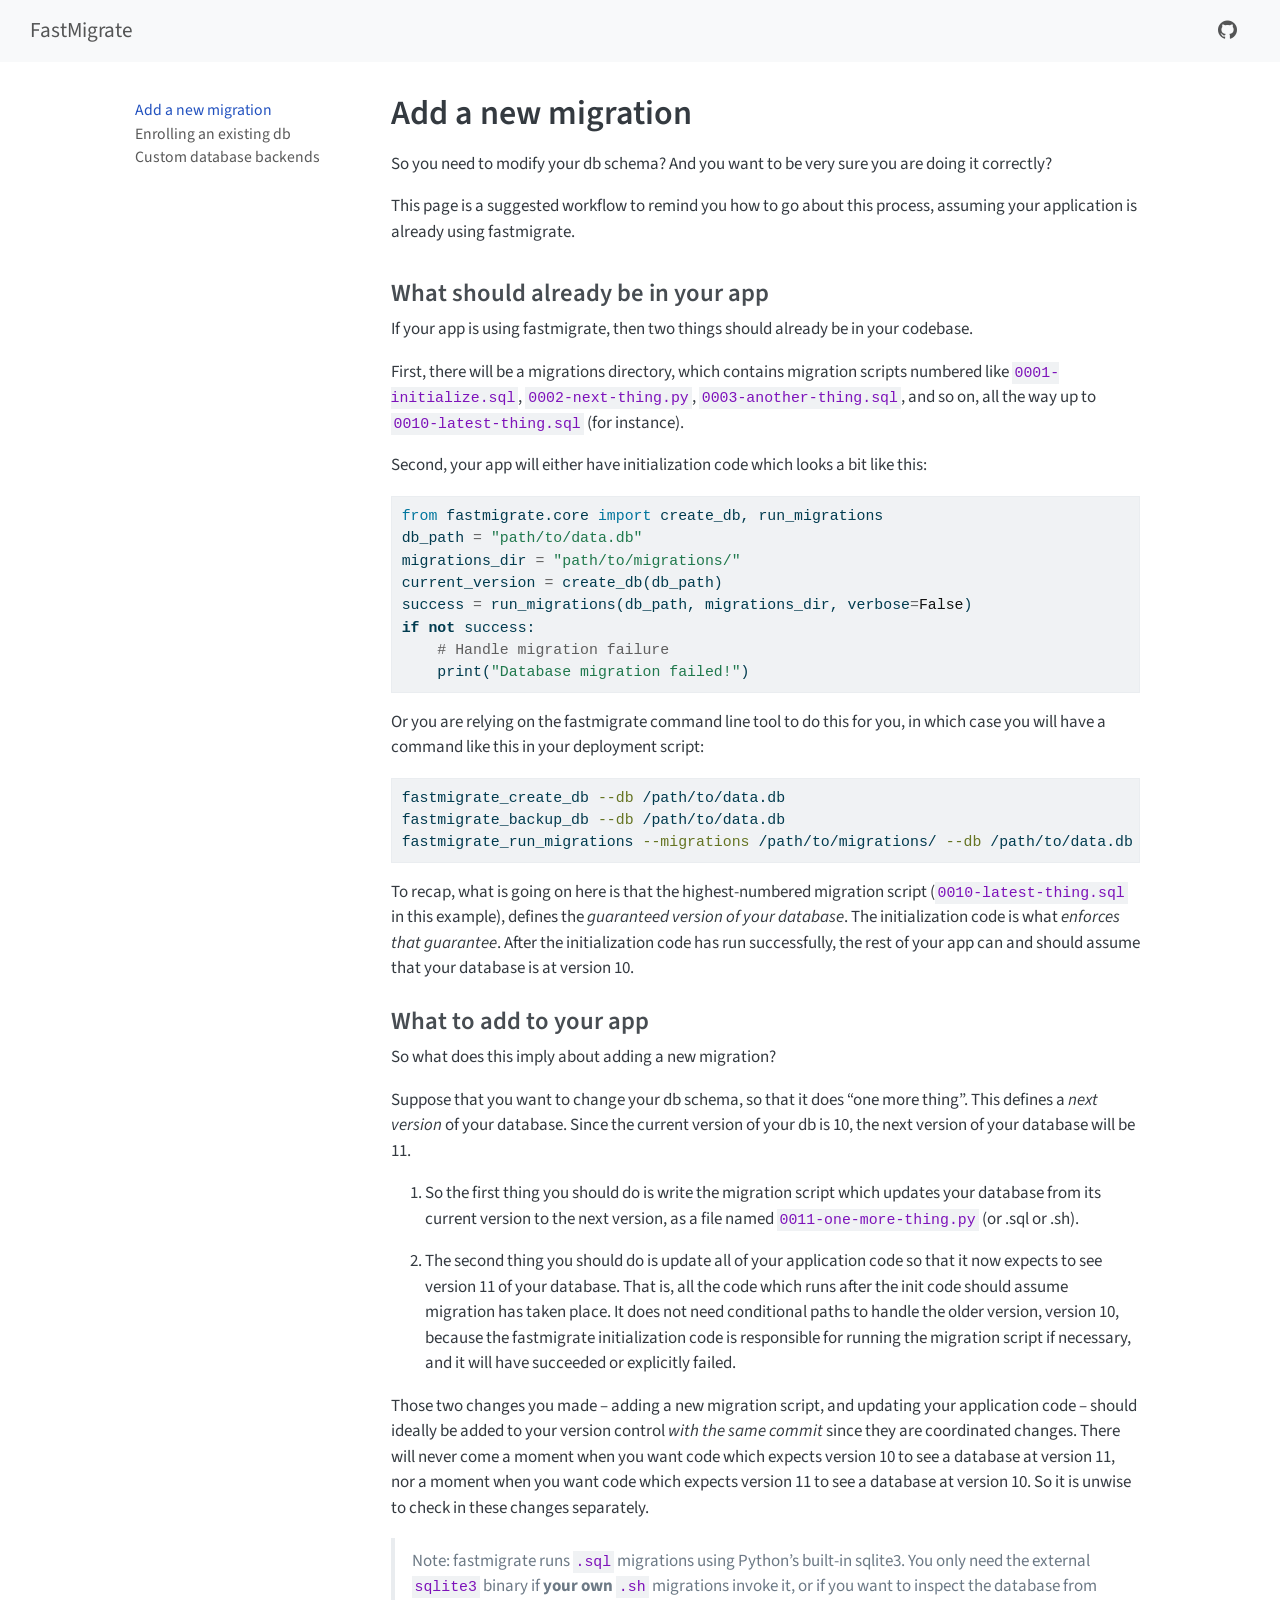
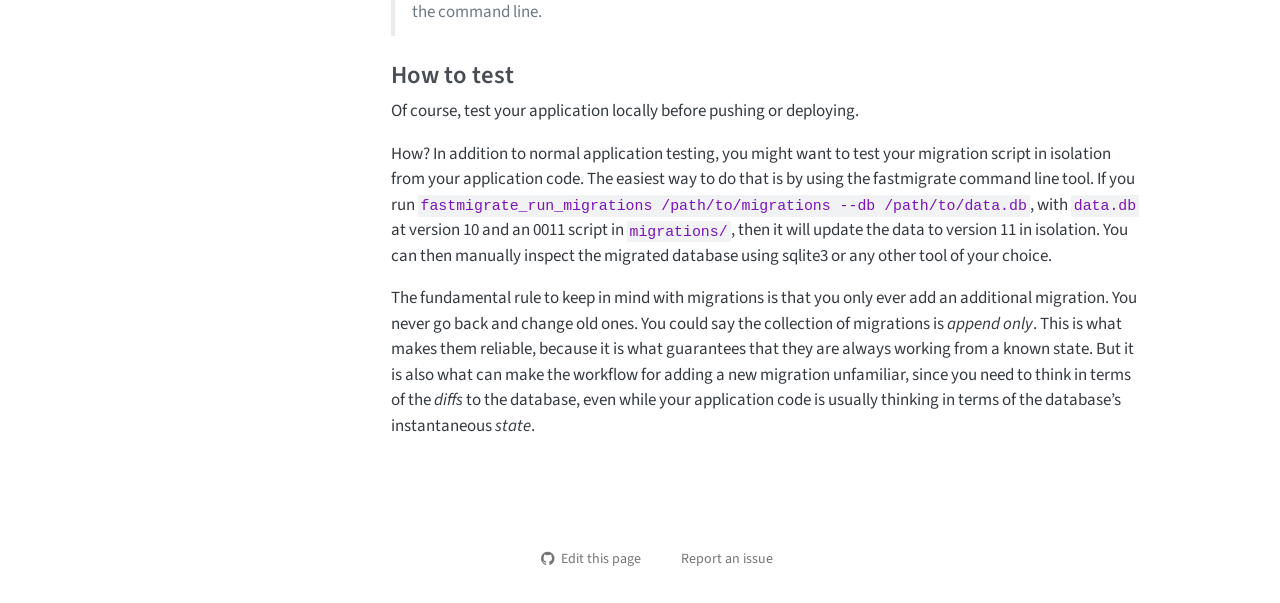
==== adding_migrations.html @ 20bd9269 "Built site for gh-pages" ====
<!DOCTYPE html>
<html xmlns="http://www.w3.org/1999/xhtml" lang="en" xml:lang="en"><head>

<meta charset="utf-8">
<meta name="generator" content="quarto-1.8.27">

<meta name="viewport" content="width=device-width, initial-scale=1.0, user-scalable=yes">


<title>Add a new migration – FastMigrate</title>
<style>
code{white-space: pre-wrap;}
span.smallcaps{font-variant: small-caps;}
div.columns{display: flex; gap: min(4vw, 1.5em);}
div.column{flex: auto; overflow-x: auto;}
div.hanging-indent{margin-left: 1.5em; text-indent: -1.5em;}
ul.task-list{list-style: none;}
ul.task-list li input[type="checkbox"] {
  width: 0.8em;
  margin: 0 0.8em 0.2em -1em; /* quarto-specific, see https://github.com/quarto-dev/quarto-cli/issues/4556 */ 
  vertical-align: middle;
}
/* CSS for syntax highlighting */
html { -webkit-text-size-adjust: 100%; }
pre > code.sourceCode { white-space: pre; position: relative; }
pre > code.sourceCode > span { display: inline-block; line-height: 1.25; }
pre > code.sourceCode > span:empty { height: 1.2em; }
.sourceCode { overflow: visible; }
code.sourceCode > span { color: inherit; text-decoration: inherit; }
div.sourceCode { margin: 1em 0; }
pre.sourceCode { margin: 0; }
@media screen {
div.sourceCode { overflow: auto; }
}
@media print {
pre > code.sourceCode { white-space: pre-wrap; }
pre > code.sourceCode > span { text-indent: -5em; padding-left: 5em; }
}
pre.numberSource code
  { counter-reset: source-line 0; }
pre.numberSource code > span
  { position: relative; left: -4em; counter-increment: source-line; }
pre.numberSource code > span > a:first-child::before
  { content: counter(source-line);
    position: relative; left: -1em; text-align: right; vertical-align: baseline;
    border: none; display: inline-block;
    -webkit-touch-callout: none; -webkit-user-select: none;
    -khtml-user-select: none; -moz-user-select: none;
    -ms-user-select: none; user-select: none;
    padding: 0 4px; width: 4em;
  }
pre.numberSource { margin-left: 3em;  padding-left: 4px; }
div.sourceCode
  {   }
@media screen {
pre > code.sourceCode > span > a:first-child::before { text-decoration: underline; }
}
</style>


<script src="site_libs/quarto-nav/quarto-nav.js"></script>
<script src="site_libs/quarto-nav/headroom.min.js"></script>
<script src="site_libs/clipboard/clipboard.min.js"></script>
<script src="site_libs/quarto-search/autocomplete.umd.js"></script>
<script src="site_libs/quarto-search/fuse.min.js"></script>
<script src="site_libs/quarto-search/quarto-search.js"></script>
<meta name="quarto:offset" content="./">
<script src="site_libs/quarto-html/quarto.js" type="module"></script>
<script src="site_libs/quarto-html/tabsets/tabsets.js" type="module"></script>
<script src="site_libs/quarto-html/axe/axe-check.js" type="module"></script>
<script src="site_libs/quarto-html/popper.min.js"></script>
<script src="site_libs/quarto-html/tippy.umd.min.js"></script>
<script src="site_libs/quarto-html/anchor.min.js"></script>
<link href="site_libs/quarto-html/tippy.css" rel="stylesheet">
<link href="site_libs/quarto-html/quarto-syntax-highlighting-ed96de9b727972fe78a7b5d16c58bf87.css" rel="stylesheet" id="quarto-text-highlighting-styles">
<script src="site_libs/bootstrap/bootstrap.min.js"></script>
<link href="site_libs/bootstrap/bootstrap-icons.css" rel="stylesheet">
<link href="site_libs/bootstrap/bootstrap-0b37c64f34216b628666a8dac638b53b.min.css" rel="stylesheet" append-hash="true" id="quarto-bootstrap" data-mode="light">
<script id="quarto-search-options" type="application/json">{
  "location": "navbar",
  "copy-button": false,
  "collapse-after": 3,
  "panel-placement": "end",
  "type": "overlay",
  "limit": 50,
  "keyboard-shortcut": [
    "f",
    "/",
    "s"
  ],
  "show-item-context": false,
  "language": {
    "search-no-results-text": "No results",
    "search-matching-documents-text": "matching documents",
    "search-copy-link-title": "Copy link to search",
    "search-hide-matches-text": "Hide additional matches",
    "search-more-match-text": "more match in this document",
    "search-more-matches-text": "more matches in this document",
    "search-clear-button-title": "Clear",
    "search-text-placeholder": "",
    "search-detached-cancel-button-title": "Cancel",
    "search-submit-button-title": "Submit",
    "search-label": "Search"
  }
}</script>


</head>

<body class="nav-sidebar floating nav-fixed fullcontent quarto-light">

<div id="quarto-search-results"></div>
  <header id="quarto-header" class="headroom fixed-top">
    <nav class="navbar navbar-expand-lg " data-bs-theme="dark">
      <div class="navbar-container container-fluid">
      <div class="navbar-brand-container mx-auto">
    <a class="navbar-brand" href="./index.html">
    <span class="navbar-title">FastMigrate</span>
    </a>
  </div>
            <div id="quarto-search" class="" title="Search"></div>
          <button class="navbar-toggler" type="button" data-bs-toggle="collapse" data-bs-target="#navbarCollapse" aria-controls="navbarCollapse" role="menu" aria-expanded="false" aria-label="Toggle navigation" onclick="if (window.quartoToggleHeadroom) { window.quartoToggleHeadroom(); }">
  <span class="navbar-toggler-icon"></span>
</button>
          <div class="collapse navbar-collapse" id="navbarCollapse">
            <ul class="navbar-nav navbar-nav-scroll ms-auto">
  <li class="nav-item compact">
    <a class="nav-link" href="https://github.com/AnswerDotAI/fastmigrate"> <i class="bi bi-github" role="img">
</i> 
<span class="menu-text"></span></a>
  </li>  
</ul>
          </div> <!-- /navcollapse -->
            <div class="quarto-navbar-tools">
</div>
      </div> <!-- /container-fluid -->
    </nav>
  <nav class="quarto-secondary-nav">
    <div class="container-fluid d-flex">
      <button type="button" class="quarto-btn-toggle btn" data-bs-toggle="collapse" role="button" data-bs-target=".quarto-sidebar-collapse-item" aria-controls="quarto-sidebar" aria-expanded="false" aria-label="Toggle sidebar navigation" onclick="if (window.quartoToggleHeadroom) { window.quartoToggleHeadroom(); }">
        <i class="bi bi-layout-text-sidebar-reverse"></i>
      </button>
        <nav class="quarto-page-breadcrumbs" aria-label="breadcrumb"><ol class="breadcrumb"><li class="breadcrumb-item"><a href="./adding_migrations.html">Add a new migration</a></li></ol></nav>
        <a class="flex-grow-1" role="navigation" data-bs-toggle="collapse" data-bs-target=".quarto-sidebar-collapse-item" aria-controls="quarto-sidebar" aria-expanded="false" aria-label="Toggle sidebar navigation" onclick="if (window.quartoToggleHeadroom) { window.quartoToggleHeadroom(); }">      
        </a>
    </div>
  </nav>
</header>
<!-- content -->
<div id="quarto-content" class="quarto-container page-columns page-rows-contents page-layout-article page-navbar">
<!-- sidebar -->
  <nav id="quarto-sidebar" class="sidebar collapse collapse-horizontal quarto-sidebar-collapse-item sidebar-navigation floating overflow-auto">
    <div class="sidebar-menu-container"> 
    <ul class="list-unstyled mt-1">
        <li class="sidebar-item">
  <div class="sidebar-item-container"> 
  <a href="./adding_migrations.html" class="sidebar-item-text sidebar-link active">
 <span class="menu-text">Add a new migration</span></a>
  </div>
</li>
        <li class="sidebar-item">
  <div class="sidebar-item-container"> 
  <a href="./enrolling.html" class="sidebar-item-text sidebar-link">
 <span class="menu-text">Enrolling an existing db</span></a>
  </div>
</li>
        <li class="sidebar-item">
  <div class="sidebar-item-container"> 
  <a href="./custom_backends.html" class="sidebar-item-text sidebar-link">
 <span class="menu-text">Custom database backends</span></a>
  </div>
</li>
    </ul>
    </div>
</nav>
<div id="quarto-sidebar-glass" class="quarto-sidebar-collapse-item" data-bs-toggle="collapse" data-bs-target=".quarto-sidebar-collapse-item"></div>
<!-- margin-sidebar -->
    
<!-- main -->
<main class="content" id="quarto-document-content">

<header id="title-block-header" class="quarto-title-block default">
<div class="quarto-title">
<h1 class="title">Add a new migration</h1>
</div>



<div class="quarto-title-meta">

    
  
    
  </div>
  


</header>


<p>So you need to modify your db schema? And you want to be very sure you are doing it correctly?</p>
<p>This page is a suggested workflow to remind you how to go about this process, assuming your application is already using fastmigrate.</p>
<section id="what-should-already-be-in-your-app" class="level3">
<h3 class="anchored" data-anchor-id="what-should-already-be-in-your-app">What should already be in your app</h3>
<p>If your app is using fastmigrate, then two things should already be in your codebase.</p>
<p>First, there will be a migrations directory, which contains migration scripts numbered like <code>0001-initialize.sql</code>, <code>0002-next-thing.py</code>, <code>0003-another-thing.sql</code>, and so on, all the way up to <code>0010-latest-thing.sql</code> (for instance).</p>
<p>Second, your app will either have initialization code which looks a bit like this:</p>
<div class="code-copy-outer-scaffold"><div class="sourceCode" id="cb1"><pre class="sourceCode python code-with-copy"><code class="sourceCode python"><span id="cb1-1"><a href="#cb1-1" aria-hidden="true" tabindex="-1"></a><span class="im">from</span> fastmigrate.core <span class="im">import</span> create_db, run_migrations</span>
<span id="cb1-2"><a href="#cb1-2" aria-hidden="true" tabindex="-1"></a>db_path <span class="op">=</span> <span class="st">"path/to/data.db"</span></span>
<span id="cb1-3"><a href="#cb1-3" aria-hidden="true" tabindex="-1"></a>migrations_dir <span class="op">=</span> <span class="st">"path/to/migrations/"</span></span>
<span id="cb1-4"><a href="#cb1-4" aria-hidden="true" tabindex="-1"></a>current_version <span class="op">=</span> create_db(db_path)</span>
<span id="cb1-5"><a href="#cb1-5" aria-hidden="true" tabindex="-1"></a>success <span class="op">=</span> run_migrations(db_path, migrations_dir, verbose<span class="op">=</span><span class="va">False</span>)</span>
<span id="cb1-6"><a href="#cb1-6" aria-hidden="true" tabindex="-1"></a><span class="cf">if</span> <span class="kw">not</span> success:</span>
<span id="cb1-7"><a href="#cb1-7" aria-hidden="true" tabindex="-1"></a>    <span class="co"># Handle migration failure</span></span>
<span id="cb1-8"><a href="#cb1-8" aria-hidden="true" tabindex="-1"></a>    <span class="bu">print</span>(<span class="st">"Database migration failed!"</span>)</span></code></pre></div><button title="Copy to Clipboard" class="code-copy-button"><i class="bi"></i></button></div>
<p>Or you are relying on the fastmigrate command line tool to do this for you, in which case you will have a command like this in your deployment script:</p>
<div class="code-copy-outer-scaffold"><div class="sourceCode" id="cb2"><pre class="sourceCode bash code-with-copy"><code class="sourceCode bash"><span id="cb2-1"><a href="#cb2-1" aria-hidden="true" tabindex="-1"></a><span class="ex">fastmigrate_create_db</span> <span class="at">--db</span> /path/to/data.db</span>
<span id="cb2-2"><a href="#cb2-2" aria-hidden="true" tabindex="-1"></a><span class="ex">fastmigrate_backup_db</span> <span class="at">--db</span> /path/to/data.db</span>
<span id="cb2-3"><a href="#cb2-3" aria-hidden="true" tabindex="-1"></a><span class="ex">fastmigrate_run_migrations</span> <span class="at">--migrations</span> /path/to/migrations/ <span class="at">--db</span> /path/to/data.db</span></code></pre></div><button title="Copy to Clipboard" class="code-copy-button"><i class="bi"></i></button></div>
<p>To recap, what is going on here is that the highest-numbered migration script (<code>0010-latest-thing.sql</code> in this example), defines the <em>guaranteed version of your database</em>. The initialization code is what <em>enforces that guarantee</em>. After the initialization code has run successfully, the rest of your app can and should assume that your database is at version 10.</p>
</section>
<section id="what-to-add-to-your-app" class="level3">
<h3 class="anchored" data-anchor-id="what-to-add-to-your-app">What to add to your app</h3>
<p>So what does this imply about adding a new migration?</p>
<p>Suppose that you want to change your db schema, so that it does “one more thing”. This defines a <em>next version</em> of your database. Since the current version of your db is 10, the next version of your database will be 11.</p>
<ol type="1">
<li><p>So the first thing you should do is write the migration script which updates your database from its current version to the next version, as a file named <code>0011-one-more-thing.py</code> (or .sql or .sh).</p></li>
<li><p>The second thing you should do is update all of your application code so that it now expects to see version 11 of your database. That is, all the code which runs after the init code should assume migration has taken place. It does not need conditional paths to handle the older version, version 10, because the fastmigrate initialization code is responsible for running the migration script if necessary, and it will have succeeded or explicitly failed.</p></li>
</ol>
<p>Those two changes you made – adding a new migration script, and updating your application code – should ideally be added to your version control <em>with the same commit</em> since they are coordinated changes. There will never come a moment when you want code which expects version 10 to see a database at version 11, nor a moment when you want code which expects version 11 to see a database at version 10. So it is unwise to check in these changes separately.</p>
<blockquote class="blockquote">
<p>Note: fastmigrate runs <code>.sql</code> migrations using Python’s built-in sqlite3. You only need the external <code>sqlite3</code> binary if <strong>your own</strong> <code>.sh</code> migrations invoke it, or if you want to inspect the database from the command line.</p>
</blockquote>
</section>
<section id="how-to-test" class="level3">
<h3 class="anchored" data-anchor-id="how-to-test">How to test</h3>
<p>Of course, test your application locally before pushing or deploying.</p>
<p>How? In addition to normal application testing, you might want to test your migration script in isolation from your application code. The easiest way to do that is by using the fastmigrate command line tool. If you run <code>fastmigrate_run_migrations /path/to/migrations --db /path/to/data.db</code>, with <code>data.db</code> at version 10 and an 0011 script in <code>migrations/</code>, then it will update the data to version 11 in isolation. You can then manually inspect the migrated database using sqlite3 or any other tool of your choice.</p>
<p>The fundamental rule to keep in mind with migrations is that you only ever add an additional migration. You never go back and change old ones. You could say the collection of migrations is <em>append only</em>. This is what makes them reliable, because it is what guarantees that they are always working from a known state. But it is also what can make the workflow for adding a new migration unfamiliar, since you need to think in terms of the <em>diffs</em> to the database, even while your application code is usually thinking in terms of the database’s instantaneous <em>state</em>.</p>


</section>

</main> <!-- /main -->
<script id="quarto-html-after-body" type="application/javascript">
  window.document.addEventListener("DOMContentLoaded", function (event) {
    const icon = "";
    const anchorJS = new window.AnchorJS();
    anchorJS.options = {
      placement: 'right',
      icon: icon
    };
    anchorJS.add('.anchored');
    const isCodeAnnotation = (el) => {
      for (const clz of el.classList) {
        if (clz.startsWith('code-annotation-')) {                     
          return true;
        }
      }
      return false;
    }
    const onCopySuccess = function(e) {
      // button target
      const button = e.trigger;
      // don't keep focus
      button.blur();
      // flash "checked"
      button.classList.add('code-copy-button-checked');
      var currentTitle = button.getAttribute("title");
      button.setAttribute("title", "Copied!");
      let tooltip;
      if (window.bootstrap) {
        button.setAttribute("data-bs-toggle", "tooltip");
        button.setAttribute("data-bs-placement", "left");
        button.setAttribute("data-bs-title", "Copied!");
        tooltip = new bootstrap.Tooltip(button, 
          { trigger: "manual", 
            customClass: "code-copy-button-tooltip",
            offset: [0, -8]});
        tooltip.show();    
      }
      setTimeout(function() {
        if (tooltip) {
          tooltip.hide();
          button.removeAttribute("data-bs-title");
          button.removeAttribute("data-bs-toggle");
          button.removeAttribute("data-bs-placement");
        }
        button.setAttribute("title", currentTitle);
        button.classList.remove('code-copy-button-checked');
      }, 1000);
      // clear code selection
      e.clearSelection();
    }
    const getTextToCopy = function(trigger) {
      const outerScaffold = trigger.parentElement.cloneNode(true);
      const codeEl = outerScaffold.querySelector('code');
      for (const childEl of codeEl.children) {
        if (isCodeAnnotation(childEl)) {
          childEl.remove();
        }
      }
      return codeEl.innerText;
    }
    const clipboard = new window.ClipboardJS('.code-copy-button:not([data-in-quarto-modal])', {
      text: getTextToCopy
    });
    clipboard.on('success', onCopySuccess);
    if (window.document.getElementById('quarto-embedded-source-code-modal')) {
      const clipboardModal = new window.ClipboardJS('.code-copy-button[data-in-quarto-modal]', {
        text: getTextToCopy,
        container: window.document.getElementById('quarto-embedded-source-code-modal')
      });
      clipboardModal.on('success', onCopySuccess);
    }
      var localhostRegex = new RegExp(/^(?:http|https):\/\/localhost\:?[0-9]*\//);
      var mailtoRegex = new RegExp(/^mailto:/);
        var filterRegex = new RegExp("https:\/\/AnswerDotAI\.github\.io\/fastmigrate");
      var isInternal = (href) => {
          return filterRegex.test(href) || localhostRegex.test(href) || mailtoRegex.test(href);
      }
      // Inspect non-navigation links and adorn them if external
     var links = window.document.querySelectorAll('a[href]:not(.nav-link):not(.navbar-brand):not(.toc-action):not(.sidebar-link):not(.sidebar-item-toggle):not(.pagination-link):not(.no-external):not([aria-hidden]):not(.dropdown-item):not(.quarto-navigation-tool):not(.about-link)');
      for (var i=0; i<links.length; i++) {
        const link = links[i];
        if (!isInternal(link.href)) {
          // undo the damage that might have been done by quarto-nav.js in the case of
          // links that we want to consider external
          if (link.dataset.originalHref !== undefined) {
            link.href = link.dataset.originalHref;
          }
        }
      }
    function tippyHover(el, contentFn, onTriggerFn, onUntriggerFn) {
      const config = {
        allowHTML: true,
        maxWidth: 500,
        delay: 100,
        arrow: false,
        appendTo: function(el) {
            return el.parentElement;
        },
        interactive: true,
        interactiveBorder: 10,
        theme: 'quarto',
        placement: 'bottom-start',
      };
      if (contentFn) {
        config.content = contentFn;
      }
      if (onTriggerFn) {
        config.onTrigger = onTriggerFn;
      }
      if (onUntriggerFn) {
        config.onUntrigger = onUntriggerFn;
      }
      window.tippy(el, config); 
    }
    const noterefs = window.document.querySelectorAll('a[role="doc-noteref"]');
    for (var i=0; i<noterefs.length; i++) {
      const ref = noterefs[i];
      tippyHover(ref, function() {
        // use id or data attribute instead here
        let href = ref.getAttribute('data-footnote-href') || ref.getAttribute('href');
        try { href = new URL(href).hash; } catch {}
        const id = href.replace(/^#\/?/, "");
        const note = window.document.getElementById(id);
        if (note) {
          return note.innerHTML;
        } else {
          return "";
        }
      });
    }
    const xrefs = window.document.querySelectorAll('a.quarto-xref');
    const processXRef = (id, note) => {
      // Strip column container classes
      const stripColumnClz = (el) => {
        el.classList.remove("page-full", "page-columns");
        if (el.children) {
          for (const child of el.children) {
            stripColumnClz(child);
          }
        }
      }
      stripColumnClz(note)
      if (id === null || id.startsWith('sec-')) {
        // Special case sections, only their first couple elements
        const container = document.createElement("div");
        if (note.children && note.children.length > 2) {
          container.appendChild(note.children[0].cloneNode(true));
          for (let i = 1; i < note.children.length; i++) {
            const child = note.children[i];
            if (child.tagName === "P" && child.innerText === "") {
              continue;
            } else {
              container.appendChild(child.cloneNode(true));
              break;
            }
          }
          if (window.Quarto?.typesetMath) {
            window.Quarto.typesetMath(container);
          }
          return container.innerHTML
        } else {
          if (window.Quarto?.typesetMath) {
            window.Quarto.typesetMath(note);
          }
          return note.innerHTML;
        }
      } else {
        // Remove any anchor links if they are present
        const anchorLink = note.querySelector('a.anchorjs-link');
        if (anchorLink) {
          anchorLink.remove();
        }
        if (window.Quarto?.typesetMath) {
          window.Quarto.typesetMath(note);
        }
        if (note.classList.contains("callout")) {
          return note.outerHTML;
        } else {
          return note.innerHTML;
        }
      }
    }
    for (var i=0; i<xrefs.length; i++) {
      const xref = xrefs[i];
      tippyHover(xref, undefined, function(instance) {
        instance.disable();
        let url = xref.getAttribute('href');
        let hash = undefined; 
        if (url.startsWith('#')) {
          hash = url;
        } else {
          try { hash = new URL(url).hash; } catch {}
        }
        if (hash) {
          const id = hash.replace(/^#\/?/, "");
          const note = window.document.getElementById(id);
          if (note !== null) {
            try {
              const html = processXRef(id, note.cloneNode(true));
              instance.setContent(html);
            } finally {
              instance.enable();
              instance.show();
            }
          } else {
            // See if we can fetch this
            fetch(url.split('#')[0])
            .then(res => res.text())
            .then(html => {
              const parser = new DOMParser();
              const htmlDoc = parser.parseFromString(html, "text/html");
              const note = htmlDoc.getElementById(id);
              if (note !== null) {
                const html = processXRef(id, note);
                instance.setContent(html);
              } 
            }).finally(() => {
              instance.enable();
              instance.show();
            });
          }
        } else {
          // See if we can fetch a full url (with no hash to target)
          // This is a special case and we should probably do some content thinning / targeting
          fetch(url)
          .then(res => res.text())
          .then(html => {
            const parser = new DOMParser();
            const htmlDoc = parser.parseFromString(html, "text/html");
            const note = htmlDoc.querySelector('main.content');
            if (note !== null) {
              // This should only happen for chapter cross references
              // (since there is no id in the URL)
              // remove the first header
              if (note.children.length > 0 && note.children[0].tagName === "HEADER") {
                note.children[0].remove();
              }
              const html = processXRef(null, note);
              instance.setContent(html);
            } 
          }).finally(() => {
            instance.enable();
            instance.show();
          });
        }
      }, function(instance) {
      });
    }
        let selectedAnnoteEl;
        const selectorForAnnotation = ( cell, annotation) => {
          let cellAttr = 'data-code-cell="' + cell + '"';
          let lineAttr = 'data-code-annotation="' +  annotation + '"';
          const selector = 'span[' + cellAttr + '][' + lineAttr + ']';
          return selector;
        }
        const selectCodeLines = (annoteEl) => {
          const doc = window.document;
          const targetCell = annoteEl.getAttribute("data-target-cell");
          const targetAnnotation = annoteEl.getAttribute("data-target-annotation");
          const annoteSpan = window.document.querySelector(selectorForAnnotation(targetCell, targetAnnotation));
          const lines = annoteSpan.getAttribute("data-code-lines").split(",");
          const lineIds = lines.map((line) => {
            return targetCell + "-" + line;
          })
          let top = null;
          let height = null;
          let parent = null;
          if (lineIds.length > 0) {
              //compute the position of the single el (top and bottom and make a div)
              const el = window.document.getElementById(lineIds[0]);
              top = el.offsetTop;
              height = el.offsetHeight;
              parent = el.parentElement.parentElement;
            if (lineIds.length > 1) {
              const lastEl = window.document.getElementById(lineIds[lineIds.length - 1]);
              const bottom = lastEl.offsetTop + lastEl.offsetHeight;
              height = bottom - top;
            }
            if (top !== null && height !== null && parent !== null) {
              // cook up a div (if necessary) and position it 
              let div = window.document.getElementById("code-annotation-line-highlight");
              if (div === null) {
                div = window.document.createElement("div");
                div.setAttribute("id", "code-annotation-line-highlight");
                div.style.position = 'absolute';
                parent.appendChild(div);
              }
              div.style.top = top - 2 + "px";
              div.style.height = height + 4 + "px";
              div.style.left = 0;
              let gutterDiv = window.document.getElementById("code-annotation-line-highlight-gutter");
              if (gutterDiv === null) {
                gutterDiv = window.document.createElement("div");
                gutterDiv.setAttribute("id", "code-annotation-line-highlight-gutter");
                gutterDiv.style.position = 'absolute';
                const codeCell = window.document.getElementById(targetCell);
                const gutter = codeCell.querySelector('.code-annotation-gutter');
                gutter.appendChild(gutterDiv);
              }
              gutterDiv.style.top = top - 2 + "px";
              gutterDiv.style.height = height + 4 + "px";
            }
            selectedAnnoteEl = annoteEl;
          }
        };
        const unselectCodeLines = () => {
          const elementsIds = ["code-annotation-line-highlight", "code-annotation-line-highlight-gutter"];
          elementsIds.forEach((elId) => {
            const div = window.document.getElementById(elId);
            if (div) {
              div.remove();
            }
          });
          selectedAnnoteEl = undefined;
        };
          // Handle positioning of the toggle
      window.addEventListener(
        "resize",
        throttle(() => {
          elRect = undefined;
          if (selectedAnnoteEl) {
            selectCodeLines(selectedAnnoteEl);
          }
        }, 10)
      );
      function throttle(fn, ms) {
      let throttle = false;
      let timer;
        return (...args) => {
          if(!throttle) { // first call gets through
              fn.apply(this, args);
              throttle = true;
          } else { // all the others get throttled
              if(timer) clearTimeout(timer); // cancel #2
              timer = setTimeout(() => {
                fn.apply(this, args);
                timer = throttle = false;
              }, ms);
          }
        };
      }
        // Attach click handler to the DT
        const annoteDls = window.document.querySelectorAll('dt[data-target-cell]');
        for (const annoteDlNode of annoteDls) {
          annoteDlNode.addEventListener('click', (event) => {
            const clickedEl = event.target;
            if (clickedEl !== selectedAnnoteEl) {
              unselectCodeLines();
              const activeEl = window.document.querySelector('dt[data-target-cell].code-annotation-active');
              if (activeEl) {
                activeEl.classList.remove('code-annotation-active');
              }
              selectCodeLines(clickedEl);
              clickedEl.classList.add('code-annotation-active');
            } else {
              // Unselect the line
              unselectCodeLines();
              clickedEl.classList.remove('code-annotation-active');
            }
          });
        }
    const findCites = (el) => {
      const parentEl = el.parentElement;
      if (parentEl) {
        const cites = parentEl.dataset.cites;
        if (cites) {
          return {
            el,
            cites: cites.split(' ')
          };
        } else {
          return findCites(el.parentElement)
        }
      } else {
        return undefined;
      }
    };
    var bibliorefs = window.document.querySelectorAll('a[role="doc-biblioref"]');
    for (var i=0; i<bibliorefs.length; i++) {
      const ref = bibliorefs[i];
      const citeInfo = findCites(ref);
      if (citeInfo) {
        tippyHover(citeInfo.el, function() {
          var popup = window.document.createElement('div');
          citeInfo.cites.forEach(function(cite) {
            var citeDiv = window.document.createElement('div');
            citeDiv.classList.add('hanging-indent');
            citeDiv.classList.add('csl-entry');
            var biblioDiv = window.document.getElementById('ref-' + cite);
            if (biblioDiv) {
              citeDiv.innerHTML = biblioDiv.innerHTML;
            }
            popup.appendChild(citeDiv);
          });
          return popup.innerHTML;
        });
      }
    }
  });
  </script>
</div> <!-- /content -->




<footer class="footer"><div class="nav-footer"><div class="nav-footer-center"><div class="toc-actions"><ul><li><a href="https://github.com/AnswerDotAI/fastmigrate/edit/main/adding_migrations.qmd" class="toc-action"><i class="bi bi-github"></i>Edit this page</a></li><li><a href="https://github.com/AnswerDotAI/fastmigrate/issues/new" class="toc-action"><i class="bi empty"></i>Report an issue</a></li></ul></div></div></div></footer></body></html>
---- site_libs/quarto-html/tippy.css ----
.tippy-box[data-animation=fade][data-state=hidden]{opacity:0}[data-tippy-root]{max-width:calc(100vw - 10px)}.tippy-box{position:relative;background-color:#333;color:#fff;border-radius:4px;font-size:14px;line-height:1.4;white-space:normal;outline:0;transition-property:transform,visibility,opacity}.tippy-box[data-placement^=top]>.tippy-arrow{bottom:0}.tippy-box[data-placement^=top]>.tippy-arrow:before{bottom:-7px;left:0;border-width:8px 8px 0;border-top-color:initial;transform-origin:center top}.tippy-box[data-placement^=bottom]>.tippy-arrow{top:0}.tippy-box[data-placement^=bottom]>.tippy-arrow:before{top:-7px;left:0;border-width:0 8px 8px;border-bottom-color:initial;transform-origin:center bottom}.tippy-box[data-placement^=left]>.tippy-arrow{right:0}.tippy-box[data-placement^=left]>.tippy-arrow:before{border-width:8px 0 8px 8px;border-left-color:initial;right:-7px;transform-origin:center left}.tippy-box[data-placement^=right]>.tippy-arrow{left:0}.tippy-box[data-placement^=right]>.tippy-arrow:before{left:-7px;border-width:8px 8px 8px 0;border-right-color:initial;transform-origin:center right}.tippy-box[data-inertia][data-state=visible]{transition-timing-function:cubic-bezier(.54,1.5,.38,1.11)}.tippy-arrow{width:16px;height:16px;color:#333}.tippy-arrow:before{content:"";position:absolute;border-color:transparent;border-style:solid}.tippy-content{position:relative;padding:5px 9px;z-index:1}
---- site_libs/quarto-html/quarto-syntax-highlighting-ed96de9b727972fe78a7b5d16c58bf87.css ----
/* quarto syntax highlight colors */
:root {
  --quarto-hl-ot-color: #003B4F;
  --quarto-hl-at-color: #657422;
  --quarto-hl-ss-color: #20794D;
  --quarto-hl-an-color: #5E5E5E;
  --quarto-hl-fu-color: #4758AB;
  --quarto-hl-st-color: #20794D;
  --quarto-hl-cf-color: #003B4F;
  --quarto-hl-op-color: #5E5E5E;
  --quarto-hl-er-color: #AD0000;
  --quarto-hl-bn-color: #AD0000;
  --quarto-hl-al-color: #AD0000;
  --quarto-hl-va-color: #111111;
  --quarto-hl-bu-color: inherit;
  --quarto-hl-ex-color: inherit;
  --quarto-hl-pp-color: #AD0000;
  --quarto-hl-in-color: #5E5E5E;
  --quarto-hl-vs-color: #20794D;
  --quarto-hl-wa-color: #5E5E5E;
  --quarto-hl-do-color: #5E5E5E;
  --quarto-hl-im-color: #00769E;
  --quarto-hl-ch-color: #20794D;
  --quarto-hl-dt-color: #AD0000;
  --quarto-hl-fl-color: #AD0000;
  --quarto-hl-co-color: #5E5E5E;
  --quarto-hl-cv-color: #5E5E5E;
  --quarto-hl-cn-color: #8f5902;
  --quarto-hl-sc-color: #5E5E5E;
  --quarto-hl-dv-color: #AD0000;
  --quarto-hl-kw-color: #003B4F;
}

/* other quarto variables */
:root {
  --quarto-font-monospace: SFMono-Regular, Menlo, Monaco, Consolas, "Liberation Mono", "Courier New", monospace;
}

/* syntax highlight based on Pandoc's rules */
pre > code.sourceCode > span {
  color: #003B4F;
}

code.sourceCode > span {
  color: #003B4F;
}

div.sourceCode,
div.sourceCode pre.sourceCode {
  color: #003B4F;
}

/* Normal */
code span {
  color: #003B4F;
}

/* Alert */
code span.al {
  color: #AD0000;
  font-style: inherit;
}

/* Annotation */
code span.an {
  color: #5E5E5E;
  font-style: inherit;
}

/* Attribute */
code span.at {
  color: #657422;
  font-style: inherit;
}

/* BaseN */
code span.bn {
  color: #AD0000;
  font-style: inherit;
}

/* BuiltIn */
code span.bu {
  font-style: inherit;
}

/* ControlFlow */
code span.cf {
  color: #003B4F;
  font-weight: bold;
  font-style: inherit;
}

/* Char */
code span.ch {
  color: #20794D;
  font-style: inherit;
}

/* Constant */
code span.cn {
  color: #8f5902;
  font-style: inherit;
}

/* Comment */
code span.co {
  color: #5E5E5E;
  font-style: inherit;
}

/* CommentVar */
code span.cv {
  color: #5E5E5E;
  font-style: italic;
}

/* Documentation */
code span.do {
  color: #5E5E5E;
  font-style: italic;
}

/* DataType */
code span.dt {
  color: #AD0000;
  font-style: inherit;
}

/* DecVal */
code span.dv {
  color: #AD0000;
  font-style: inherit;
}

/* Error */
code span.er {
  color: #AD0000;
  font-style: inherit;
}

/* Extension */
code span.ex {
  font-style: inherit;
}

/* Float */
code span.fl {
  color: #AD0000;
  font-style: inherit;
}

/* Function */
code span.fu {
  color: #4758AB;
  font-style: inherit;
}

/* Import */
code span.im {
  color: #00769E;
  font-style: inherit;
}

/* Information */
code span.in {
  color: #5E5E5E;
  font-style: inherit;
}

/* Keyword */
code span.kw {
  color: #003B4F;
  font-weight: bold;
  font-style: inherit;
}

/* Operator */
code span.op {
  color: #5E5E5E;
  font-style: inherit;
}

/* Other */
code span.ot {
  color: #003B4F;
  font-style: inherit;
}

/* Preprocessor */
code span.pp {
  color: #AD0000;
  font-style: inherit;
}

/* SpecialChar */
code span.sc {
  color: #5E5E5E;
  font-style: inherit;
}

/* SpecialString */
code span.ss {
  color: #20794D;
  font-style: inherit;
}

/* String */
code span.st {
  color: #20794D;
  font-style: inherit;
}

/* Variable */
code span.va {
  color: #111111;
  font-style: inherit;
}

/* VerbatimString */
code span.vs {
  color: #20794D;
  font-style: inherit;
}

/* Warning */
code span.wa {
  color: #5E5E5E;
  font-style: italic;
}

.prevent-inlining {
  content: "</";
}

/*# sourceMappingURL=0920dd6d7437995b8cdf7429764427b1.css.map */
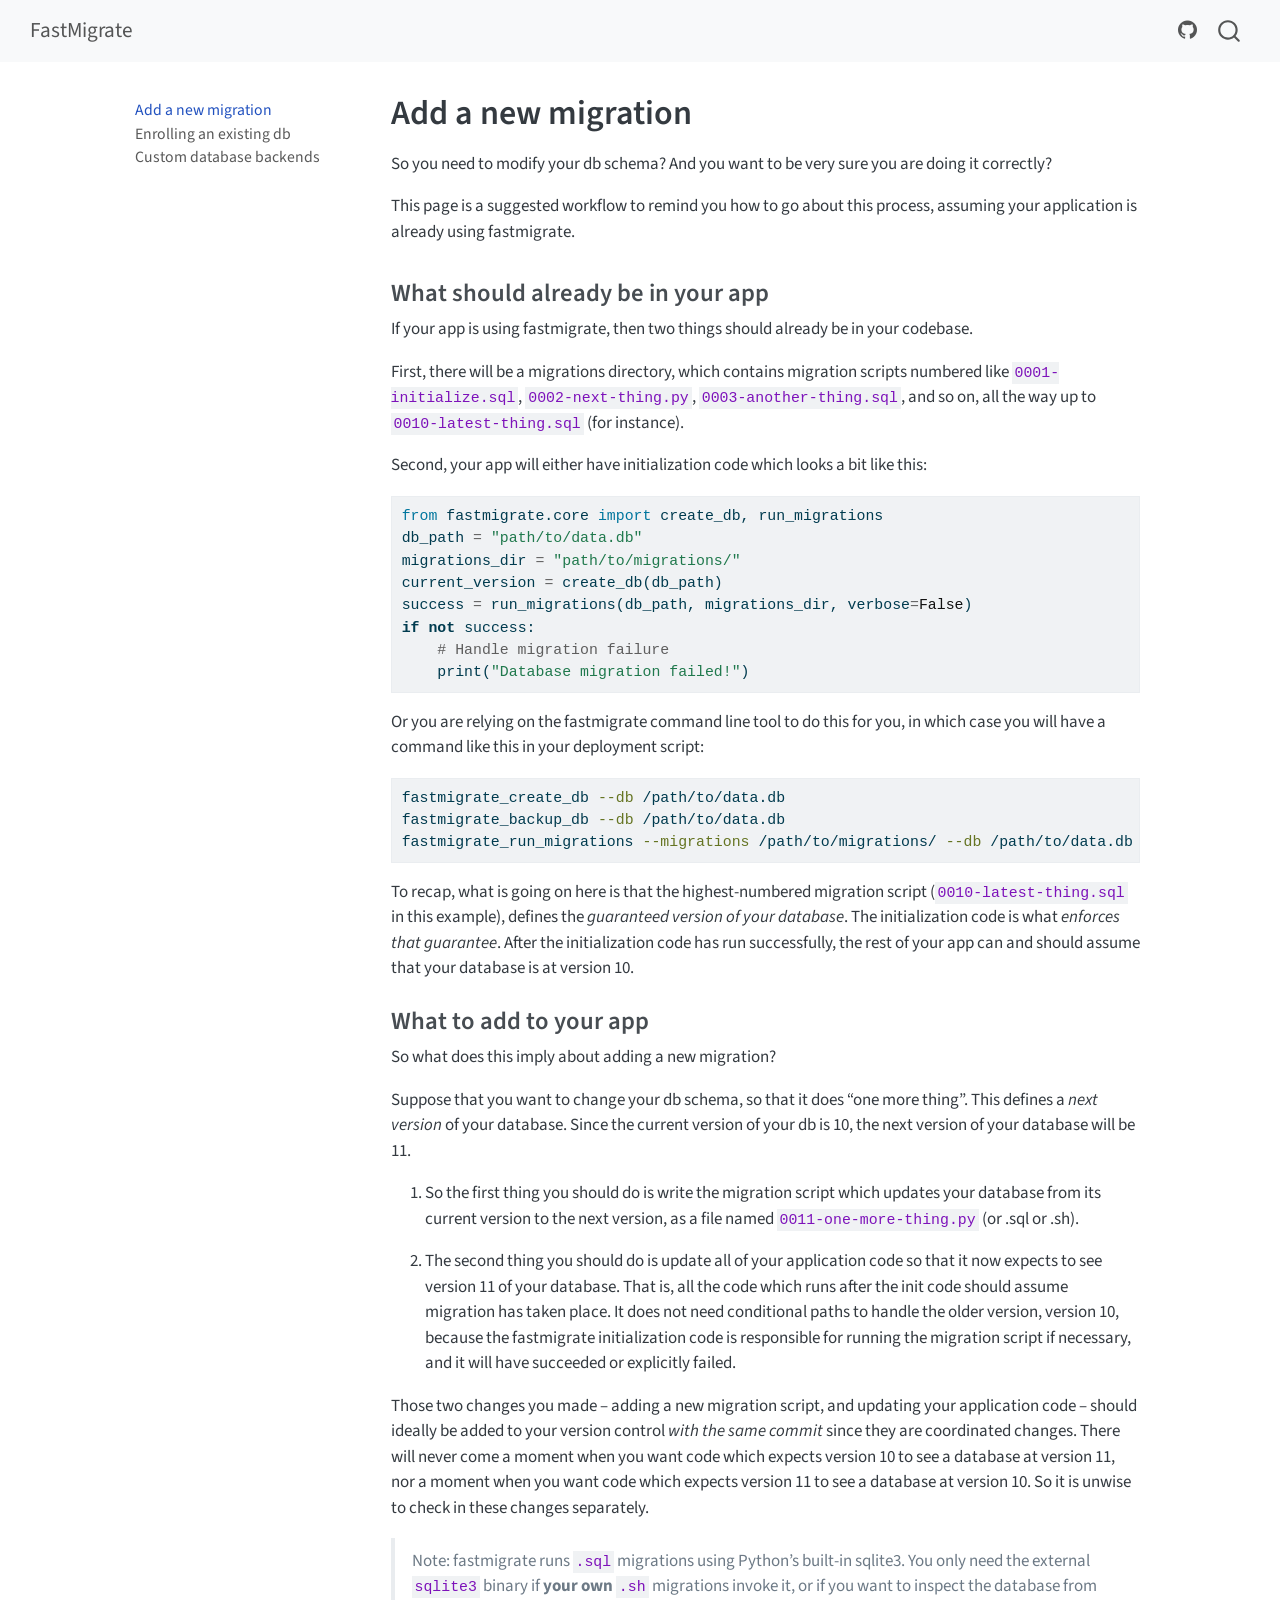
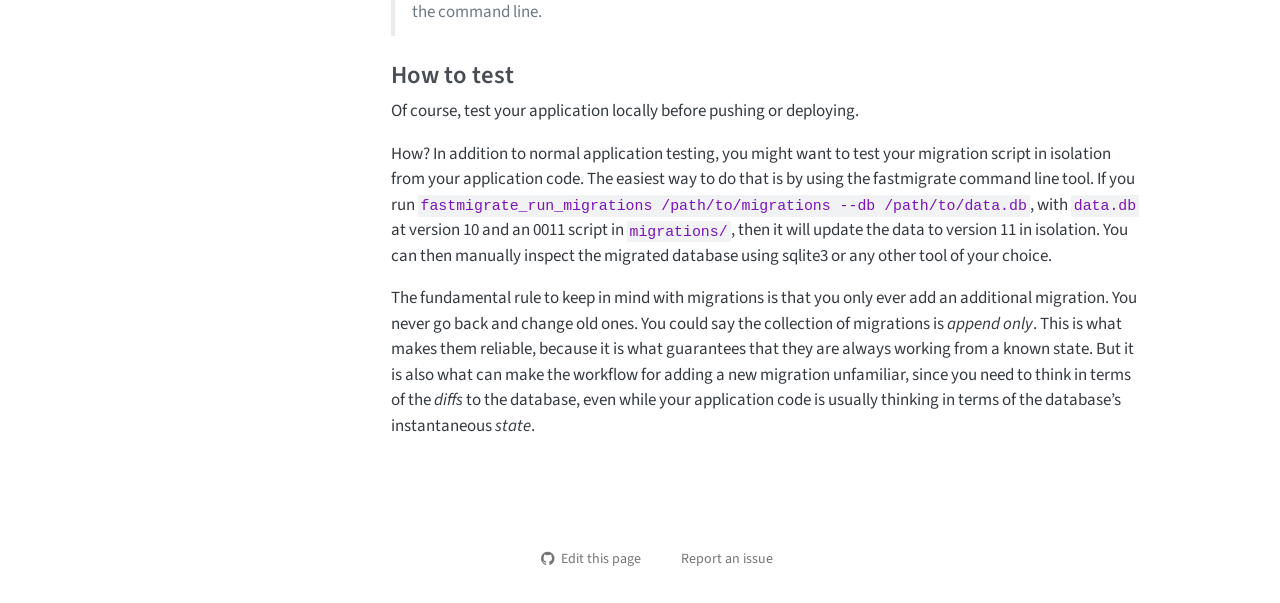
==== commit b12093ec: "Built site for gh-pages" ====
--- a/adding_migrations.html
+++ b/adding_migrations.html
@@ -2,13 +2,16 @@
 <html xmlns="http://www.w3.org/1999/xhtml" lang="en" xml:lang="en"><head>
 
 <meta charset="utf-8">
-<meta name="generator" content="quarto-1.8.27">
+<meta name="generator" content="quarto-1.9.36">
 
 <meta name="viewport" content="width=device-width, initial-scale=1.0, user-scalable=yes">
 
 
 <title>Add a new migration – FastMigrate</title>
 <style>
+/* Default styles provided by pandoc.
+** See https://pandoc.org/MANUAL.html#variables-for-html for config info.
+*/
 code{white-space: pre-wrap;}
 span.smallcaps{font-variant: small-caps;}
 div.columns{display: flex; gap: min(4vw, 1.5em);}
@@ -67,15 +70,14 @@
 <meta name="quarto:offset" content="./">
 <script src="site_libs/quarto-html/quarto.js" type="module"></script>
 <script src="site_libs/quarto-html/tabsets/tabsets.js" type="module"></script>
-<script src="site_libs/quarto-html/axe/axe-check.js" type="module"></script>
 <script src="site_libs/quarto-html/popper.min.js"></script>
 <script src="site_libs/quarto-html/tippy.umd.min.js"></script>
 <script src="site_libs/quarto-html/anchor.min.js"></script>
 <link href="site_libs/quarto-html/tippy.css" rel="stylesheet">
-<link href="site_libs/quarto-html/quarto-syntax-highlighting-ed96de9b727972fe78a7b5d16c58bf87.css" rel="stylesheet" id="quarto-text-highlighting-styles">
+<link href="site_libs/quarto-html/quarto-syntax-highlighting-845c23b38eaddc0f92fda52bfe77a8c8.css" rel="stylesheet" id="quarto-text-highlighting-styles">
 <script src="site_libs/bootstrap/bootstrap.min.js"></script>
 <link href="site_libs/bootstrap/bootstrap-icons.css" rel="stylesheet">
-<link href="site_libs/bootstrap/bootstrap-0b37c64f34216b628666a8dac638b53b.min.css" rel="stylesheet" append-hash="true" id="quarto-bootstrap" data-mode="light">
+<link href="site_libs/bootstrap/bootstrap-be3771519f21acc1c5b6733774c6dcd8.min.css" rel="stylesheet" append-hash="true" id="quarto-bootstrap" data-mode="light">
 <script id="quarto-search-options" type="application/json">{
   "location": "navbar",
   "copy-button": false,
--- a/site_libs/quarto-html/quarto-syntax-highlighting-845c23b38eaddc0f92fda52bfe77a8c8.css
+++ b/site_libs/quarto-html/quarto-syntax-highlighting-845c23b38eaddc0f92fda52bfe77a8c8.css
@@ -0,0 +1,236 @@
+/* quarto syntax highlight colors */
+:root {
+  --quarto-hl-ot-color: #003B4F;
+  --quarto-hl-at-color: #657422;
+  --quarto-hl-ss-color: #20794D;
+  --quarto-hl-an-color: #5E5E5E;
+  --quarto-hl-fu-color: #4758AB;
+  --quarto-hl-st-color: #20794D;
+  --quarto-hl-cf-color: #003B4F;
+  --quarto-hl-op-color: #5E5E5E;
+  --quarto-hl-er-color: #AD0000;
+  --quarto-hl-bn-color: #AD0000;
+  --quarto-hl-al-color: #AD0000;
+  --quarto-hl-va-color: #111111;
+  --quarto-hl-bu-color: inherit;
+  --quarto-hl-ex-color: inherit;
+  --quarto-hl-pp-color: #AD0000;
+  --quarto-hl-in-color: #5E5E5E;
+  --quarto-hl-vs-color: #20794D;
+  --quarto-hl-wa-color: #5E5E5E;
+  --quarto-hl-do-color: #5E5E5E;
+  --quarto-hl-im-color: #00769E;
+  --quarto-hl-ch-color: #20794D;
+  --quarto-hl-dt-color: #AD0000;
+  --quarto-hl-fl-color: #AD0000;
+  --quarto-hl-co-color: #5E5E5E;
+  --quarto-hl-cv-color: #5E5E5E;
+  --quarto-hl-cn-color: #8f5902;
+  --quarto-hl-sc-color: #5E5E5E;
+  --quarto-hl-dv-color: #AD0000;
+  --quarto-hl-kw-color: #003B4F;
+}
+
+/* other quarto variables */
+:root {
+  --quarto-font-monospace: SFMono-Regular, Menlo, Monaco, Consolas, "Liberation Mono", "Courier New", monospace;
+}
+
+/* syntax highlight based on Pandoc's rules */
+pre > code.sourceCode > span {
+  color: #003B4F;
+}
+
+code.sourceCode > span {
+  color: #003B4F;
+}
+
+div.sourceCode,
+div.sourceCode pre.sourceCode {
+  color: #003B4F;
+}
+
+/* Normal */
+code span {
+  color: #003B4F;
+}
+
+/* Alert */
+code span.al {
+  color: #AD0000;
+  font-style: inherit;
+}
+
+/* Annotation */
+code span.an {
+  color: #5E5E5E;
+  font-style: inherit;
+}
+
+/* Attribute */
+code span.at {
+  color: #657422;
+  font-style: inherit;
+}
+
+/* BaseN */
+code span.bn {
+  color: #AD0000;
+  font-style: inherit;
+}
+
+/* BuiltIn */
+code span.bu {
+  font-style: inherit;
+}
+
+/* ControlFlow */
+code span.cf {
+  color: #003B4F;
+  font-weight: bold;
+  font-style: inherit;
+}
+
+/* Char */
+code span.ch {
+  color: #20794D;
+  font-style: inherit;
+}
+
+/* Constant */
+code span.cn {
+  color: #8f5902;
+  font-style: inherit;
+}
+
+/* Comment */
+code span.co {
+  color: #5E5E5E;
+  font-style: inherit;
+}
+
+/* CommentVar */
+code span.cv {
+  color: #5E5E5E;
+  font-style: italic;
+}
+
+/* Documentation */
+code span.do {
+  color: #5E5E5E;
+  font-style: italic;
+}
+
+/* DataType */
+code span.dt {
+  color: #AD0000;
+  font-style: inherit;
+}
+
+/* DecVal */
+code span.dv {
+  color: #AD0000;
+  font-style: inherit;
+}
+
+/* Error */
+code span.er {
+  color: #AD0000;
+  font-style: inherit;
+}
+
+/* Extension */
+code span.ex {
+  font-style: inherit;
+}
+
+/* Float */
+code span.fl {
+  color: #AD0000;
+  font-style: inherit;
+}
+
+/* Function */
+code span.fu {
+  color: #4758AB;
+  font-style: inherit;
+}
+
+/* Import */
+code span.im {
+  color: #00769E;
+  font-style: inherit;
+}
+
+/* Information */
+code span.in {
+  color: #5E5E5E;
+  font-style: inherit;
+}
+
+/* Keyword */
+code span.kw {
+  color: #003B4F;
+  font-weight: bold;
+  font-style: inherit;
+}
+
+/* Operator */
+code span.op {
+  color: #5E5E5E;
+  font-style: inherit;
+}
+
+/* Other */
+code span.ot {
+  color: #003B4F;
+  font-style: inherit;
+}
+
+/* Preprocessor */
+code span.pp {
+  color: #AD0000;
+  font-style: inherit;
+}
+
+/* SpecialChar */
+code span.sc {
+  color: #5E5E5E;
+  font-style: inherit;
+}
+
+/* SpecialString */
+code span.ss {
+  color: #20794D;
+  font-style: inherit;
+}
+
+/* String */
+code span.st {
+  color: #20794D;
+  font-style: inherit;
+}
+
+/* Variable */
+code span.va {
+  color: #111111;
+  font-style: inherit;
+}
+
+/* VerbatimString */
+code span.vs {
+  color: #20794D;
+  font-style: inherit;
+}
+
+/* Warning */
+code span.wa {
+  color: #5E5E5E;
+  font-style: italic;
+}
+
+.prevent-inlining {
+  content: "</";
+}
+
+/*# sourceMappingURL=ac89f0bb514bba72461919f78549e31c.css.map */
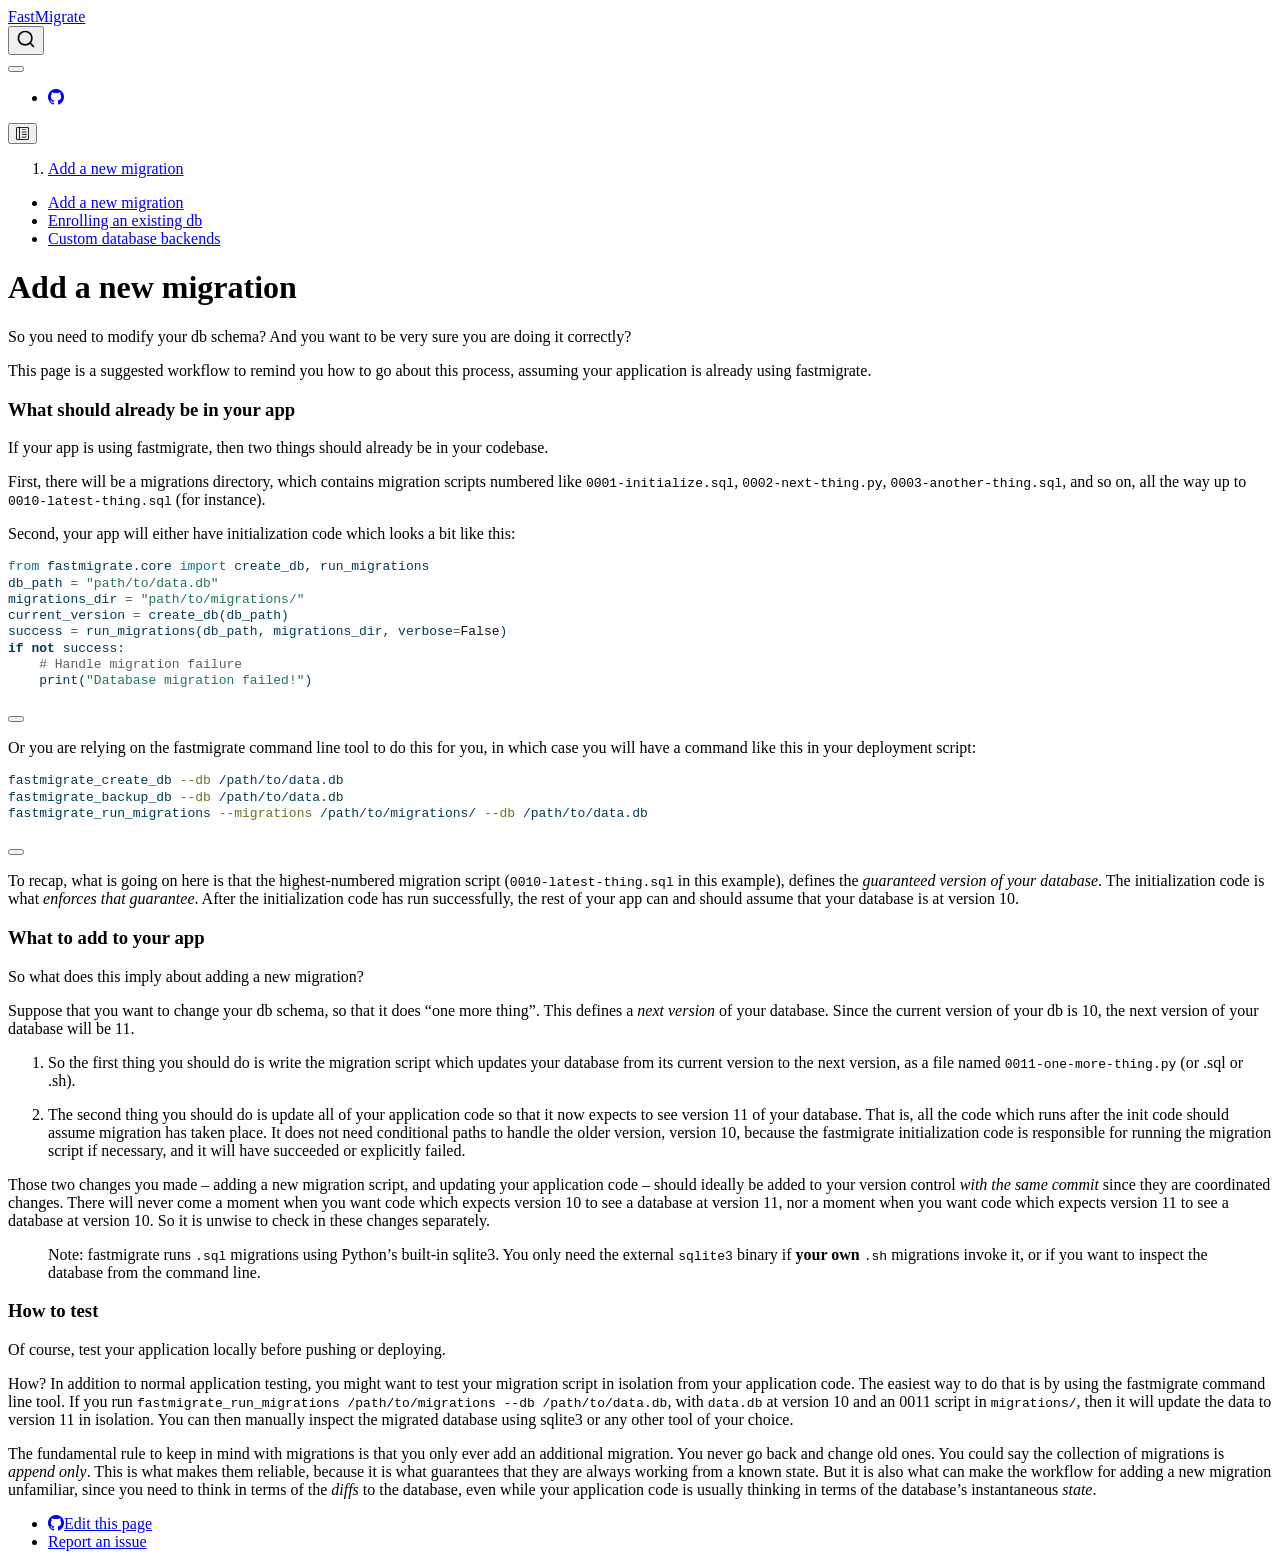
==== commit c7f1d49b: "Built site for gh-pages" ====
--- a/adding_migrations.html
+++ b/adding_migrations.html
@@ -2,7 +2,7 @@
 <html xmlns="http://www.w3.org/1999/xhtml" lang="en" xml:lang="en"><head>
 
 <meta charset="utf-8">
-<meta name="generator" content="quarto-1.9.36">
+<meta name="generator" content="quarto-1.9.38">
 
 <meta name="viewport" content="width=device-width, initial-scale=1.0, user-scalable=yes">
 
@@ -74,10 +74,10 @@
 <script src="site_libs/quarto-html/tippy.umd.min.js"></script>
 <script src="site_libs/quarto-html/anchor.min.js"></script>
 <link href="site_libs/quarto-html/tippy.css" rel="stylesheet">
-<link href="site_libs/quarto-html/quarto-syntax-highlighting-845c23b38eaddc0f92fda52bfe77a8c8.css" rel="stylesheet" id="quarto-text-highlighting-styles">
+<link href="site_libs/quarto-html/quarto-syntax-highlighting-15634bcf2e68342d4ad2dfa704d543f6.css" rel="stylesheet" id="quarto-text-highlighting-styles">
 <script src="site_libs/bootstrap/bootstrap.min.js"></script>
 <link href="site_libs/bootstrap/bootstrap-icons.css" rel="stylesheet">
-<link href="site_libs/bootstrap/bootstrap-be3771519f21acc1c5b6733774c6dcd8.min.css" rel="stylesheet" append-hash="true" id="quarto-bootstrap" data-mode="light">
+<link href="site_libs/bootstrap/bootstrap-bba5ebae505b5c03f3f0d8040a416a6b.min.css" rel="stylesheet" append-hash="true" id="quarto-bootstrap" data-mode="light">
 <script id="quarto-search-options" type="application/json">{
   "location": "navbar",
   "copy-button": false,
--- a/site_libs/quarto-html/quarto-syntax-highlighting-15634bcf2e68342d4ad2dfa704d543f6.css
+++ b/site_libs/quarto-html/quarto-syntax-highlighting-15634bcf2e68342d4ad2dfa704d543f6.css
@@ -0,0 +1,236 @@
+/* quarto syntax highlight colors */
+:root {
+  --quarto-hl-ot-color: #003B4F;
+  --quarto-hl-at-color: #657422;
+  --quarto-hl-ss-color: #20794D;
+  --quarto-hl-an-color: #5E5E5E;
+  --quarto-hl-fu-color: #4758AB;
+  --quarto-hl-st-color: #20794D;
+  --quarto-hl-cf-color: #003B4F;
+  --quarto-hl-op-color: #5E5E5E;
+  --quarto-hl-er-color: #AD0000;
+  --quarto-hl-bn-color: #AD0000;
+  --quarto-hl-al-color: #AD0000;
+  --quarto-hl-va-color: #111111;
+  --quarto-hl-bu-color: inherit;
+  --quarto-hl-ex-color: inherit;
+  --quarto-hl-pp-color: #AD0000;
+  --quarto-hl-in-color: #5E5E5E;
+  --quarto-hl-vs-color: #20794D;
+  --quarto-hl-wa-color: #5E5E5E;
+  --quarto-hl-do-color: #5E5E5E;
+  --quarto-hl-im-color: #00769E;
+  --quarto-hl-ch-color: #20794D;
+  --quarto-hl-dt-color: #AD0000;
+  --quarto-hl-fl-color: #AD0000;
+  --quarto-hl-co-color: #5E5E5E;
+  --quarto-hl-cv-color: #5E5E5E;
+  --quarto-hl-cn-color: #8f5902;
+  --quarto-hl-sc-color: #5E5E5E;
+  --quarto-hl-dv-color: #AD0000;
+  --quarto-hl-kw-color: #003B4F;
+}
+
+/* other quarto variables */
+:root {
+  --quarto-font-monospace: SFMono-Regular, Menlo, Monaco, Consolas, "Liberation Mono", "Courier New", monospace;
+}
+
+/* syntax highlight based on Pandoc's rules */
+pre > code.sourceCode > span {
+  color: #003B4F;
+}
+
+code.sourceCode > span {
+  color: #003B4F;
+}
+
+div.sourceCode,
+div.sourceCode pre.sourceCode {
+  color: #003B4F;
+}
+
+/* Normal */
+code span {
+  color: #003B4F;
+}
+
+/* Alert */
+code span.al {
+  color: #AD0000;
+  font-style: inherit;
+}
+
+/* Annotation */
+code span.an {
+  color: #5E5E5E;
+  font-style: inherit;
+}
+
+/* Attribute */
+code span.at {
+  color: #657422;
+  font-style: inherit;
+}
+
+/* BaseN */
+code span.bn {
+  color: #AD0000;
+  font-style: inherit;
+}
+
+/* BuiltIn */
+code span.bu {
+  font-style: inherit;
+}
+
+/* ControlFlow */
+code span.cf {
+  color: #003B4F;
+  font-weight: bold;
+  font-style: inherit;
+}
+
+/* Char */
+code span.ch {
+  color: #20794D;
+  font-style: inherit;
+}
+
+/* Constant */
+code span.cn {
+  color: #8f5902;
+  font-style: inherit;
+}
+
+/* Comment */
+code span.co {
+  color: #5E5E5E;
+  font-style: inherit;
+}
+
+/* CommentVar */
+code span.cv {
+  color: #5E5E5E;
+  font-style: italic;
+}
+
+/* Documentation */
+code span.do {
+  color: #5E5E5E;
+  font-style: italic;
+}
+
+/* DataType */
+code span.dt {
+  color: #AD0000;
+  font-style: inherit;
+}
+
+/* DecVal */
+code span.dv {
+  color: #AD0000;
+  font-style: inherit;
+}
+
+/* Error */
+code span.er {
+  color: #AD0000;
+  font-style: inherit;
+}
+
+/* Extension */
+code span.ex {
+  font-style: inherit;
+}
+
+/* Float */
+code span.fl {
+  color: #AD0000;
+  font-style: inherit;
+}
+
+/* Function */
+code span.fu {
+  color: #4758AB;
+  font-style: inherit;
+}
+
+/* Import */
+code span.im {
+  color: #00769E;
+  font-style: inherit;
+}
+
+/* Information */
+code span.in {
+  color: #5E5E5E;
+  font-style: inherit;
+}
+
+/* Keyword */
+code span.kw {
+  color: #003B4F;
+  font-weight: bold;
+  font-style: inherit;
+}
+
+/* Operator */
+code span.op {
+  color: #5E5E5E;
+  font-style: inherit;
+}
+
+/* Other */
+code span.ot {
+  color: #003B4F;
+  font-style: inherit;
+}
+
+/* Preprocessor */
+code span.pp {
+  color: #AD0000;
+  font-style: inherit;
+}
+
+/* SpecialChar */
+code span.sc {
+  color: #5E5E5E;
+  font-style: inherit;
+}
+
+/* SpecialString */
+code span.ss {
+  color: #20794D;
+  font-style: inherit;
+}
+
+/* String */
+code span.st {
+  color: #20794D;
+  font-style: inherit;
+}
+
+/* Variable */
+code span.va {
+  color: #111111;
+  font-style: inherit;
+}
+
+/* VerbatimString */
+code span.vs {
+  color: #20794D;
+  font-style: inherit;
+}
+
+/* Warning */
+code span.wa {
+  color: #5E5E5E;
+  font-style: italic;
+}
+
+.prevent-inlining {
+  content: "</";
+}
+
+/*# sourceMappingURL=f23921c56f73e400b49028c9186a1aa0.css.map */
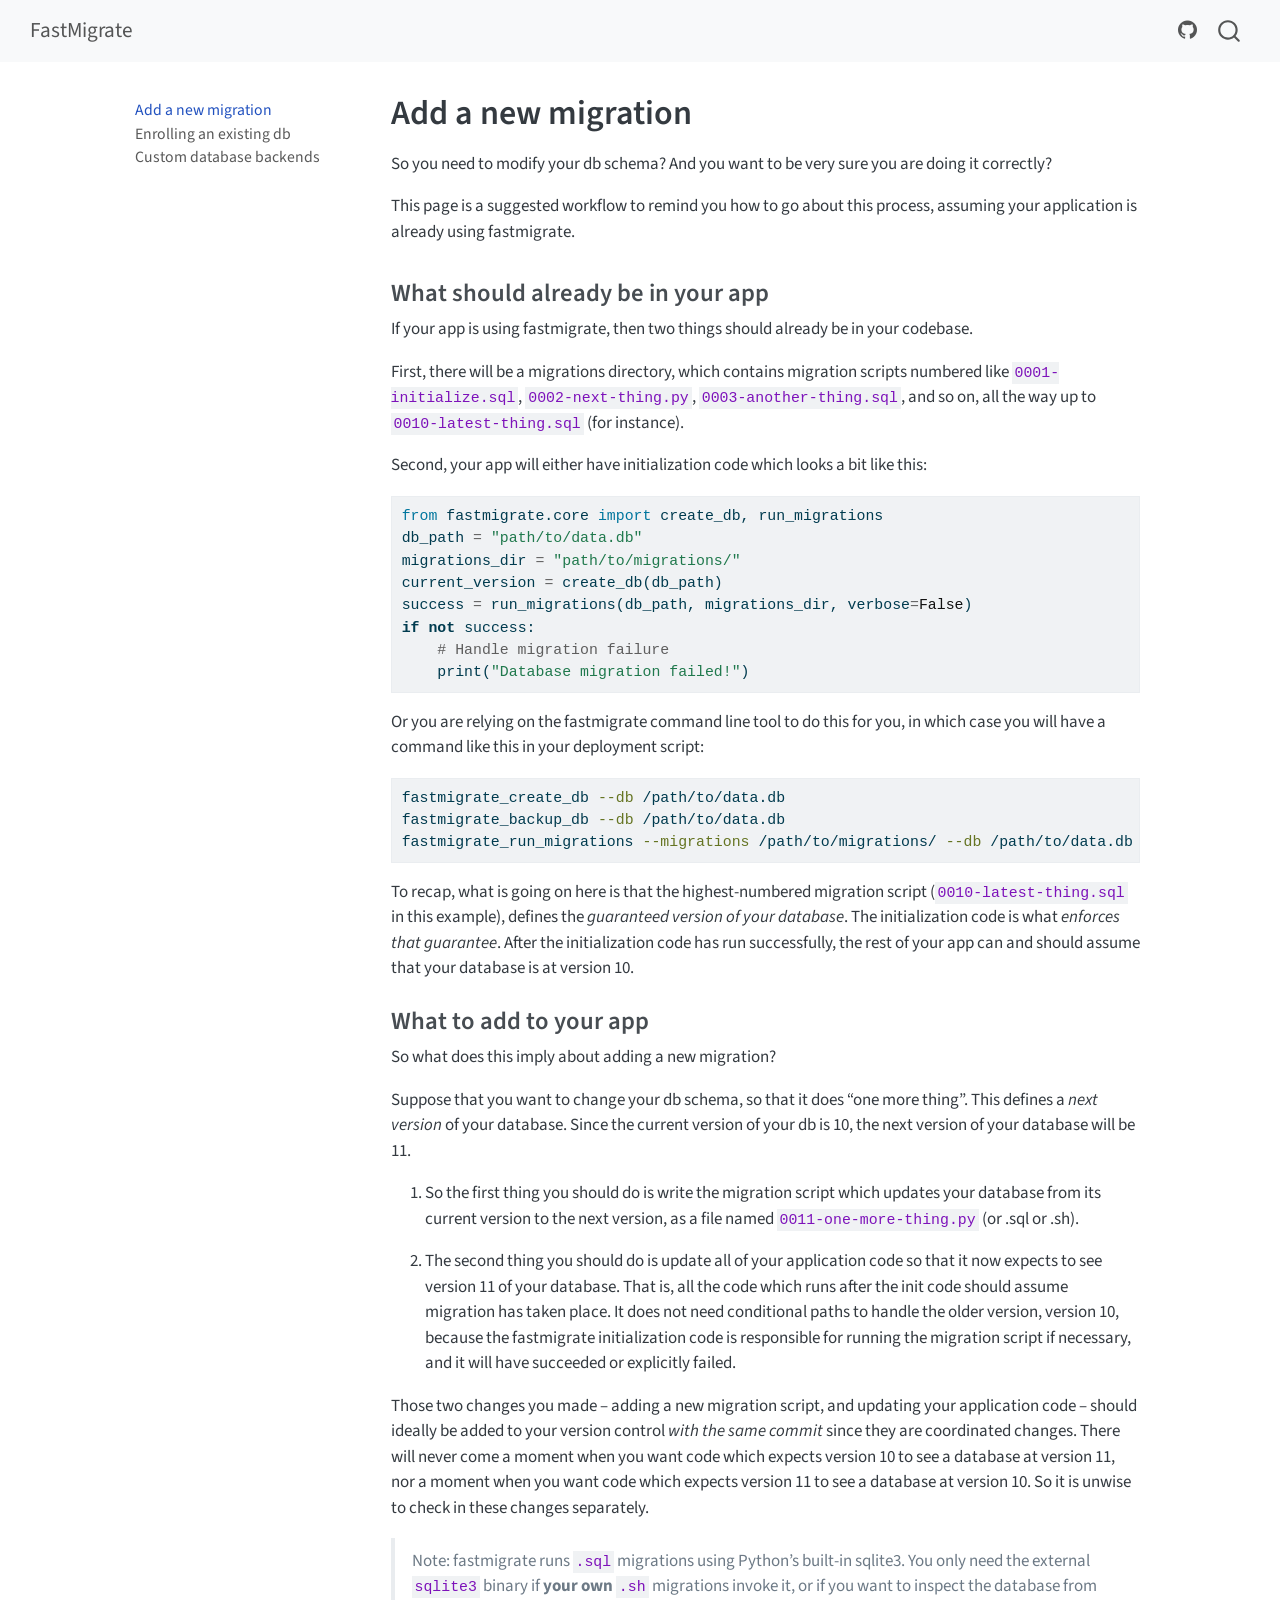
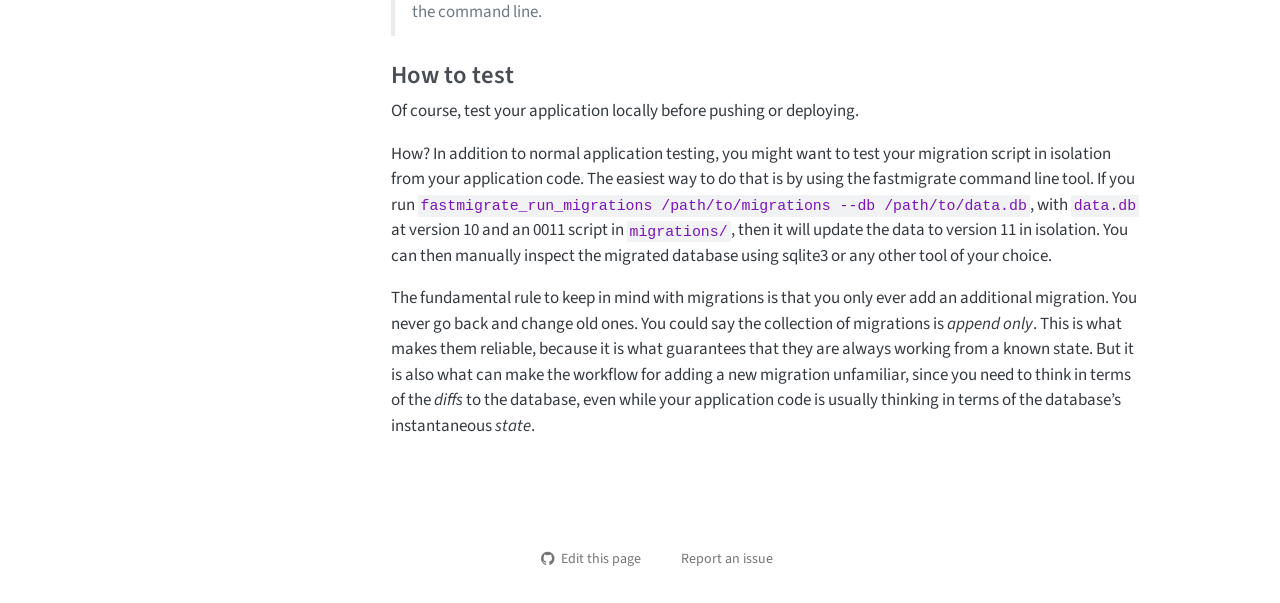
==== commit 306d3c53: "Built site for gh-pages" ====
--- a/adding_migrations.html
+++ b/adding_migrations.html
@@ -77,7 +77,7 @@
 <link href="site_libs/quarto-html/quarto-syntax-highlighting-15634bcf2e68342d4ad2dfa704d543f6.css" rel="stylesheet" id="quarto-text-highlighting-styles">
 <script src="site_libs/bootstrap/bootstrap.min.js"></script>
 <link href="site_libs/bootstrap/bootstrap-icons.css" rel="stylesheet">
-<link href="site_libs/bootstrap/bootstrap-bba5ebae505b5c03f3f0d8040a416a6b.min.css" rel="stylesheet" append-hash="true" id="quarto-bootstrap" data-mode="light">
+<link href="site_libs/bootstrap/bootstrap-a547dd1b4798262c927e2e52fa668cb1.min.css" rel="stylesheet" append-hash="true" id="quarto-bootstrap" data-mode="light">
 <script id="quarto-search-options" type="application/json">{
   "location": "navbar",
   "copy-button": false,
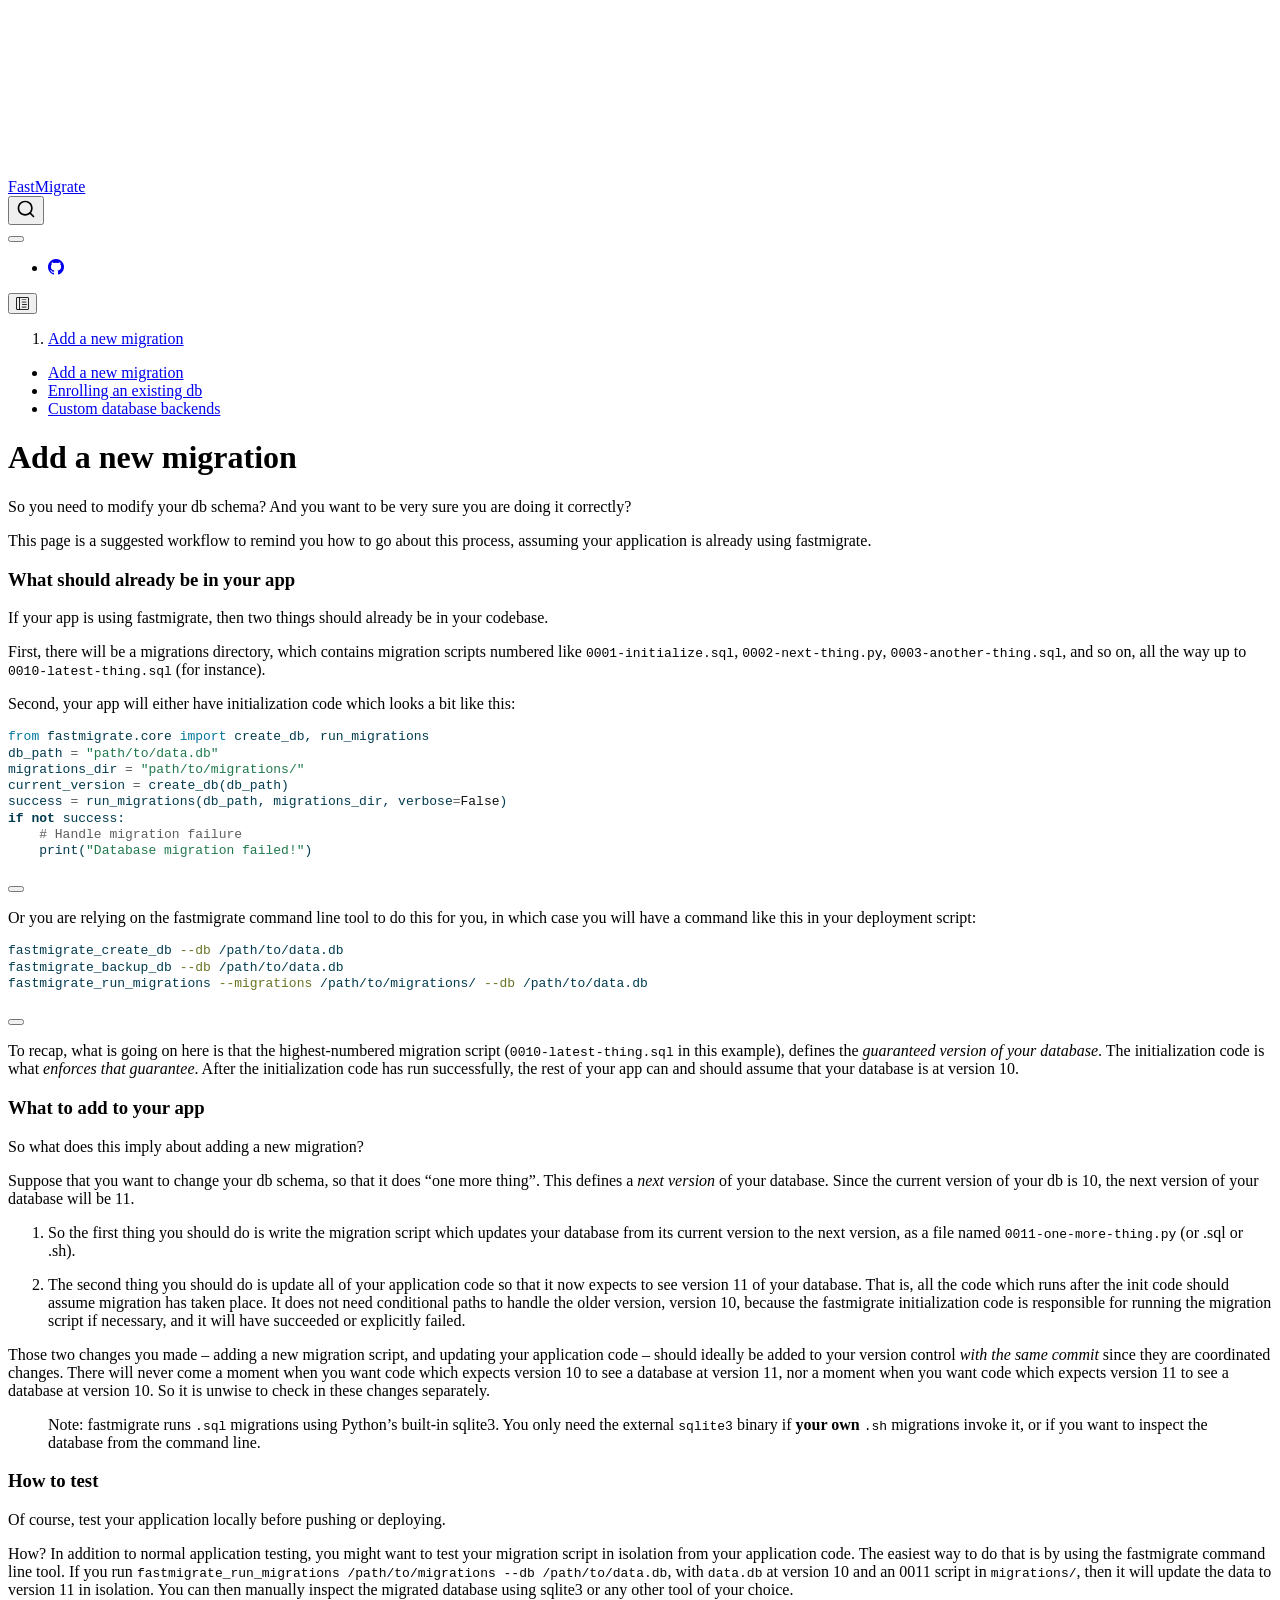
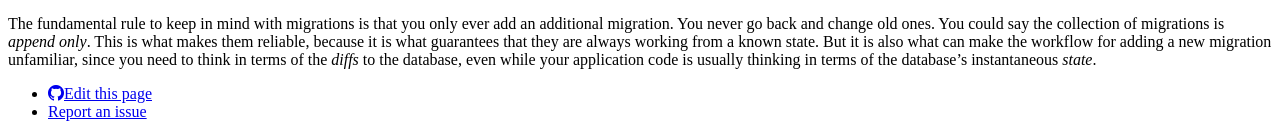
==== commit 54e2131a: "Built site for gh-pages" ====
--- a/adding_migrations.html
+++ b/adding_migrations.html
@@ -2,7 +2,7 @@
 <html xmlns="http://www.w3.org/1999/xhtml" lang="en" xml:lang="en"><head>
 
 <meta charset="utf-8">
-<meta name="generator" content="quarto-1.9.38">
+<meta name="generator" content="quarto-1.10.18">
 
 <meta name="viewport" content="width=device-width, initial-scale=1.0, user-scalable=yes">
 
@@ -12,10 +12,13 @@
 /* Default styles provided by pandoc.
 ** See https://pandoc.org/MANUAL.html#variables-for-html for config info.
 */
-code{white-space: pre-wrap;}
 span.smallcaps{font-variant: small-caps;}
-div.columns{display: flex; gap: min(4vw, 1.5em);}
-div.column{flex: auto; overflow-x: auto;}
+div.columns{display: flex; gap: 1.5em;}
+div.column{flex: auto;}
+@media screen {
+div.columns{gap: min(4vw, 1.5em);}
+div.column{overflow-x: auto;}
+}
 div.hanging-indent{margin-left: 1.5em; text-indent: -1.5em;}
 ul.task-list{list-style: none;}
 ul.task-list li input[type="checkbox"] {
@@ -74,10 +77,10 @@
 <script src="site_libs/quarto-html/tippy.umd.min.js"></script>
 <script src="site_libs/quarto-html/anchor.min.js"></script>
 <link href="site_libs/quarto-html/tippy.css" rel="stylesheet">
-<link href="site_libs/quarto-html/quarto-syntax-highlighting-15634bcf2e68342d4ad2dfa704d543f6.css" rel="stylesheet" id="quarto-text-highlighting-styles">
+<link href="site_libs/quarto-html/quarto-syntax-highlighting-64a204ab8560d761af7679ceaba22944.css" rel="stylesheet" id="quarto-text-highlighting-styles">
 <script src="site_libs/bootstrap/bootstrap.min.js"></script>
 <link href="site_libs/bootstrap/bootstrap-icons.css" rel="stylesheet">
-<link href="site_libs/bootstrap/bootstrap-a547dd1b4798262c927e2e52fa668cb1.min.css" rel="stylesheet" append-hash="true" id="quarto-bootstrap" data-mode="light">
+<link href="site_libs/bootstrap/bootstrap-6ac2aec46ad7f46b16024ee4409aa65c.min.css" rel="stylesheet" append-hash="true" id="quarto-bootstrap" data-mode="light">
 <script id="quarto-search-options" type="application/json">{
   "location": "navbar",
   "copy-button": false,
--- a/site_libs/quarto-html/quarto-syntax-highlighting-64a204ab8560d761af7679ceaba22944.css
+++ b/site_libs/quarto-html/quarto-syntax-highlighting-64a204ab8560d761af7679ceaba22944.css
@@ -0,0 +1,236 @@
+/* quarto syntax highlight colors */
+:root {
+  --quarto-hl-ot-color: #003B4F;
+  --quarto-hl-at-color: #657422;
+  --quarto-hl-ss-color: #20794D;
+  --quarto-hl-an-color: #5E5E5E;
+  --quarto-hl-fu-color: #4758AB;
+  --quarto-hl-st-color: #20794D;
+  --quarto-hl-cf-color: #003B4F;
+  --quarto-hl-op-color: #5E5E5E;
+  --quarto-hl-er-color: #AD0000;
+  --quarto-hl-bn-color: #AD0000;
+  --quarto-hl-al-color: #AD0000;
+  --quarto-hl-va-color: #111111;
+  --quarto-hl-bu-color: inherit;
+  --quarto-hl-ex-color: inherit;
+  --quarto-hl-pp-color: #AD0000;
+  --quarto-hl-in-color: #5E5E5E;
+  --quarto-hl-vs-color: #20794D;
+  --quarto-hl-wa-color: #5E5E5E;
+  --quarto-hl-do-color: #5E5E5E;
+  --quarto-hl-im-color: #00769E;
+  --quarto-hl-ch-color: #20794D;
+  --quarto-hl-dt-color: #AD0000;
+  --quarto-hl-fl-color: #AD0000;
+  --quarto-hl-co-color: #5E5E5E;
+  --quarto-hl-cv-color: #5E5E5E;
+  --quarto-hl-cn-color: #8f5902;
+  --quarto-hl-sc-color: #5E5E5E;
+  --quarto-hl-dv-color: #AD0000;
+  --quarto-hl-kw-color: #003B4F;
+}
+
+/* other quarto variables */
+:root {
+  --quarto-font-monospace: SFMono-Regular, Menlo, Monaco, Consolas, "Liberation Mono", "Courier New", monospace;
+}
+
+/* syntax highlight based on Pandoc's rules */
+pre > code.sourceCode > span {
+  color: #003B4F;
+}
+
+code.sourceCode > span {
+  color: #003B4F;
+}
+
+div.sourceCode,
+div.sourceCode pre.sourceCode {
+  color: #003B4F;
+}
+
+/* Normal */
+code span {
+  color: #003B4F;
+}
+
+/* Alert */
+code span.al {
+  color: #AD0000;
+  font-style: inherit;
+}
+
+/* Annotation */
+code span.an {
+  color: #5E5E5E;
+  font-style: inherit;
+}
+
+/* Attribute */
+code span.at {
+  color: #657422;
+  font-style: inherit;
+}
+
+/* BaseN */
+code span.bn {
+  color: #AD0000;
+  font-style: inherit;
+}
+
+/* BuiltIn */
+code span.bu {
+  font-style: inherit;
+}
+
+/* ControlFlow */
+code span.cf {
+  color: #003B4F;
+  font-weight: bold;
+  font-style: inherit;
+}
+
+/* Char */
+code span.ch {
+  color: #20794D;
+  font-style: inherit;
+}
+
+/* Constant */
+code span.cn {
+  color: #8f5902;
+  font-style: inherit;
+}
+
+/* Comment */
+code span.co {
+  color: #5E5E5E;
+  font-style: inherit;
+}
+
+/* CommentVar */
+code span.cv {
+  color: #5E5E5E;
+  font-style: italic;
+}
+
+/* Documentation */
+code span.do {
+  color: #5E5E5E;
+  font-style: italic;
+}
+
+/* DataType */
+code span.dt {
+  color: #AD0000;
+  font-style: inherit;
+}
+
+/* DecVal */
+code span.dv {
+  color: #AD0000;
+  font-style: inherit;
+}
+
+/* Error */
+code span.er {
+  color: #AD0000;
+  font-style: inherit;
+}
+
+/* Extension */
+code span.ex {
+  font-style: inherit;
+}
+
+/* Float */
+code span.fl {
+  color: #AD0000;
+  font-style: inherit;
+}
+
+/* Function */
+code span.fu {
+  color: #4758AB;
+  font-style: inherit;
+}
+
+/* Import */
+code span.im {
+  color: #00769E;
+  font-style: inherit;
+}
+
+/* Information */
+code span.in {
+  color: #5E5E5E;
+  font-style: inherit;
+}
+
+/* Keyword */
+code span.kw {
+  color: #003B4F;
+  font-weight: bold;
+  font-style: inherit;
+}
+
+/* Operator */
+code span.op {
+  color: #5E5E5E;
+  font-style: inherit;
+}
+
+/* Other */
+code span.ot {
+  color: #003B4F;
+  font-style: inherit;
+}
+
+/* Preprocessor */
+code span.pp {
+  color: #AD0000;
+  font-style: inherit;
+}
+
+/* SpecialChar */
+code span.sc {
+  color: #5E5E5E;
+  font-style: inherit;
+}
+
+/* SpecialString */
+code span.ss {
+  color: #20794D;
+  font-style: inherit;
+}
+
+/* String */
+code span.st {
+  color: #20794D;
+  font-style: inherit;
+}
+
+/* Variable */
+code span.va {
+  color: #111111;
+  font-style: inherit;
+}
+
+/* VerbatimString */
+code span.vs {
+  color: #20794D;
+  font-style: inherit;
+}
+
+/* Warning */
+code span.wa {
+  color: #5E5E5E;
+  font-style: italic;
+}
+
+.prevent-inlining {
+  content: "</";
+}
+
+/*# sourceMappingURL=9d8d5bb603a83b8298b89080a598c93b.css.map */
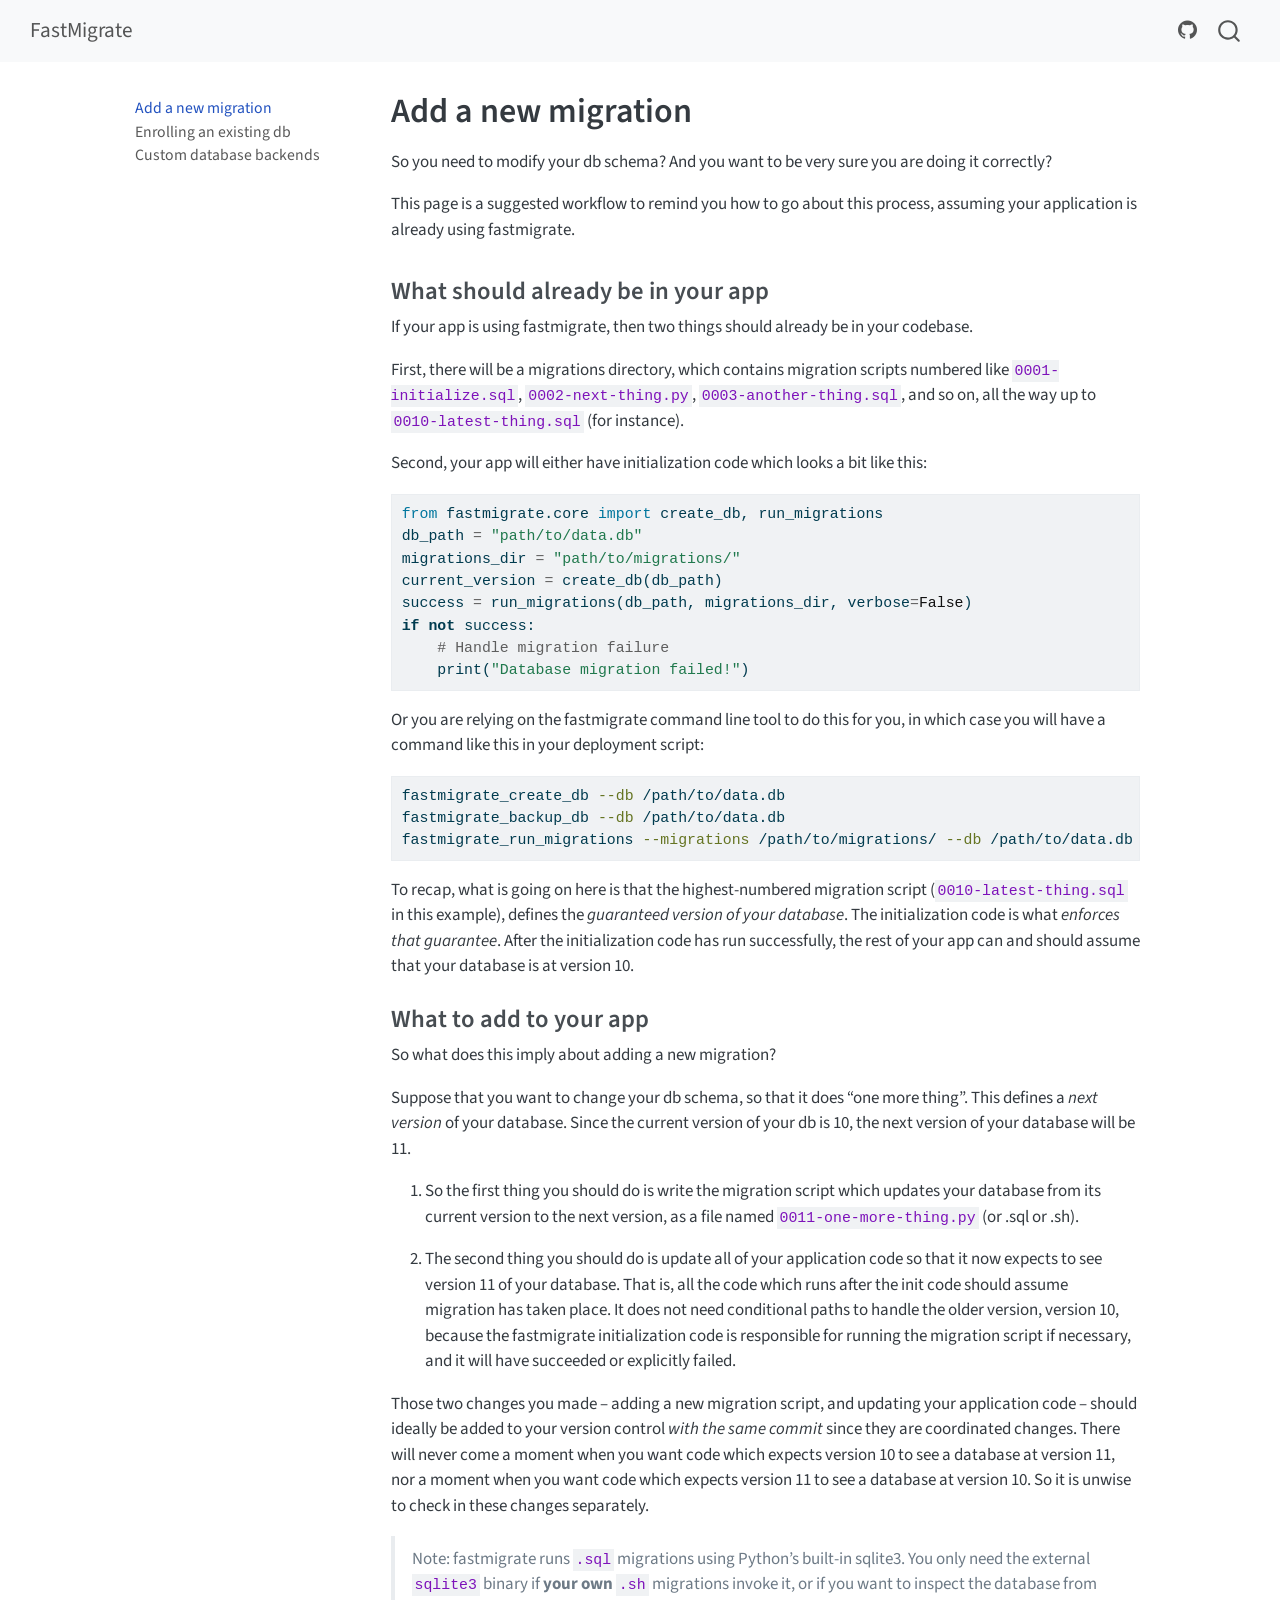
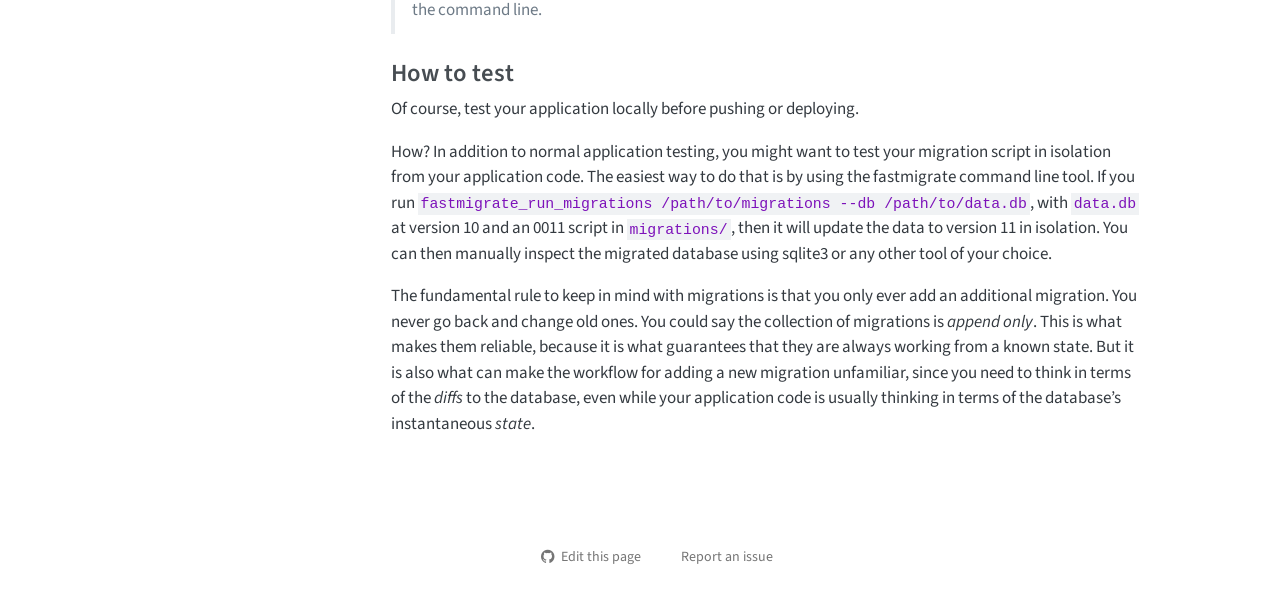
==== commit 83c2f9b4: "Built site for gh-pages" ====
--- a/adding_migrations.html
+++ b/adding_migrations.html
@@ -2,7 +2,7 @@
 <html xmlns="http://www.w3.org/1999/xhtml" lang="en" xml:lang="en"><head>
 
 <meta charset="utf-8">
-<meta name="generator" content="quarto-1.10.18">
+<meta name="generator" content="quarto-1.10.19">
 
 <meta name="viewport" content="width=device-width, initial-scale=1.0, user-scalable=yes">
 
@@ -77,10 +77,10 @@
 <script src="site_libs/quarto-html/tippy.umd.min.js"></script>
 <script src="site_libs/quarto-html/anchor.min.js"></script>
 <link href="site_libs/quarto-html/tippy.css" rel="stylesheet">
-<link href="site_libs/quarto-html/quarto-syntax-highlighting-64a204ab8560d761af7679ceaba22944.css" rel="stylesheet" id="quarto-text-highlighting-styles">
+<link href="site_libs/quarto-html/quarto-syntax-highlighting-bf27225e3a48a9273f3daa8f8e829971.css" rel="stylesheet" id="quarto-text-highlighting-styles">
 <script src="site_libs/bootstrap/bootstrap.min.js"></script>
 <link href="site_libs/bootstrap/bootstrap-icons.css" rel="stylesheet">
-<link href="site_libs/bootstrap/bootstrap-6ac2aec46ad7f46b16024ee4409aa65c.min.css" rel="stylesheet" append-hash="true" id="quarto-bootstrap" data-mode="light">
+<link href="site_libs/bootstrap/bootstrap-55617497126496852ff9f5a59253c640.min.css" rel="stylesheet" append-hash="true" id="quarto-bootstrap" data-mode="light">
 <script id="quarto-search-options" type="application/json">{
   "location": "navbar",
   "copy-button": false,
--- a/site_libs/quarto-html/quarto-syntax-highlighting-bf27225e3a48a9273f3daa8f8e829971.css
+++ b/site_libs/quarto-html/quarto-syntax-highlighting-bf27225e3a48a9273f3daa8f8e829971.css
@@ -0,0 +1,236 @@
+/* quarto syntax highlight colors */
+:root {
+  --quarto-hl-ot-color: #003B4F;
+  --quarto-hl-at-color: #657422;
+  --quarto-hl-ss-color: #20794D;
+  --quarto-hl-an-color: #5E5E5E;
+  --quarto-hl-fu-color: #4758AB;
+  --quarto-hl-st-color: #20794D;
+  --quarto-hl-cf-color: #003B4F;
+  --quarto-hl-op-color: #5E5E5E;
+  --quarto-hl-er-color: #AD0000;
+  --quarto-hl-bn-color: #AD0000;
+  --quarto-hl-al-color: #AD0000;
+  --quarto-hl-va-color: #111111;
+  --quarto-hl-bu-color: inherit;
+  --quarto-hl-ex-color: inherit;
+  --quarto-hl-pp-color: #AD0000;
+  --quarto-hl-in-color: #5E5E5E;
+  --quarto-hl-vs-color: #20794D;
+  --quarto-hl-wa-color: #5E5E5E;
+  --quarto-hl-do-color: #5E5E5E;
+  --quarto-hl-im-color: #00769E;
+  --quarto-hl-ch-color: #20794D;
+  --quarto-hl-dt-color: #AD0000;
+  --quarto-hl-fl-color: #AD0000;
+  --quarto-hl-co-color: #5E5E5E;
+  --quarto-hl-cv-color: #5E5E5E;
+  --quarto-hl-cn-color: #8f5902;
+  --quarto-hl-sc-color: #5E5E5E;
+  --quarto-hl-dv-color: #AD0000;
+  --quarto-hl-kw-color: #003B4F;
+}
+
+/* other quarto variables */
+:root {
+  --quarto-font-monospace: SFMono-Regular, Menlo, Monaco, Consolas, "Liberation Mono", "Courier New", monospace;
+}
+
+/* syntax highlight based on Pandoc's rules */
+pre > code.sourceCode > span {
+  color: #003B4F;
+}
+
+code.sourceCode > span {
+  color: #003B4F;
+}
+
+div.sourceCode,
+div.sourceCode pre.sourceCode {
+  color: #003B4F;
+}
+
+/* Normal */
+code span {
+  color: #003B4F;
+}
+
+/* Alert */
+code span.al {
+  color: #AD0000;
+  font-style: inherit;
+}
+
+/* Annotation */
+code span.an {
+  color: #5E5E5E;
+  font-style: inherit;
+}
+
+/* Attribute */
+code span.at {
+  color: #657422;
+  font-style: inherit;
+}
+
+/* BaseN */
+code span.bn {
+  color: #AD0000;
+  font-style: inherit;
+}
+
+/* BuiltIn */
+code span.bu {
+  font-style: inherit;
+}
+
+/* ControlFlow */
+code span.cf {
+  color: #003B4F;
+  font-weight: bold;
+  font-style: inherit;
+}
+
+/* Char */
+code span.ch {
+  color: #20794D;
+  font-style: inherit;
+}
+
+/* Constant */
+code span.cn {
+  color: #8f5902;
+  font-style: inherit;
+}
+
+/* Comment */
+code span.co {
+  color: #5E5E5E;
+  font-style: inherit;
+}
+
+/* CommentVar */
+code span.cv {
+  color: #5E5E5E;
+  font-style: italic;
+}
+
+/* Documentation */
+code span.do {
+  color: #5E5E5E;
+  font-style: italic;
+}
+
+/* DataType */
+code span.dt {
+  color: #AD0000;
+  font-style: inherit;
+}
+
+/* DecVal */
+code span.dv {
+  color: #AD0000;
+  font-style: inherit;
+}
+
+/* Error */
+code span.er {
+  color: #AD0000;
+  font-style: inherit;
+}
+
+/* Extension */
+code span.ex {
+  font-style: inherit;
+}
+
+/* Float */
+code span.fl {
+  color: #AD0000;
+  font-style: inherit;
+}
+
+/* Function */
+code span.fu {
+  color: #4758AB;
+  font-style: inherit;
+}
+
+/* Import */
+code span.im {
+  color: #00769E;
+  font-style: inherit;
+}
+
+/* Information */
+code span.in {
+  color: #5E5E5E;
+  font-style: inherit;
+}
+
+/* Keyword */
+code span.kw {
+  color: #003B4F;
+  font-weight: bold;
+  font-style: inherit;
+}
+
+/* Operator */
+code span.op {
+  color: #5E5E5E;
+  font-style: inherit;
+}
+
+/* Other */
+code span.ot {
+  color: #003B4F;
+  font-style: inherit;
+}
+
+/* Preprocessor */
+code span.pp {
+  color: #AD0000;
+  font-style: inherit;
+}
+
+/* SpecialChar */
+code span.sc {
+  color: #5E5E5E;
+  font-style: inherit;
+}
+
+/* SpecialString */
+code span.ss {
+  color: #20794D;
+  font-style: inherit;
+}
+
+/* String */
+code span.st {
+  color: #20794D;
+  font-style: inherit;
+}
+
+/* Variable */
+code span.va {
+  color: #111111;
+  font-style: inherit;
+}
+
+/* VerbatimString */
+code span.vs {
+  color: #20794D;
+  font-style: inherit;
+}
+
+/* Warning */
+code span.wa {
+  color: #5E5E5E;
+  font-style: italic;
+}
+
+.prevent-inlining {
+  content: "</";
+}
+
+/*# sourceMappingURL=8be38f48d34c45af72792cbd699585e7.css.map */
